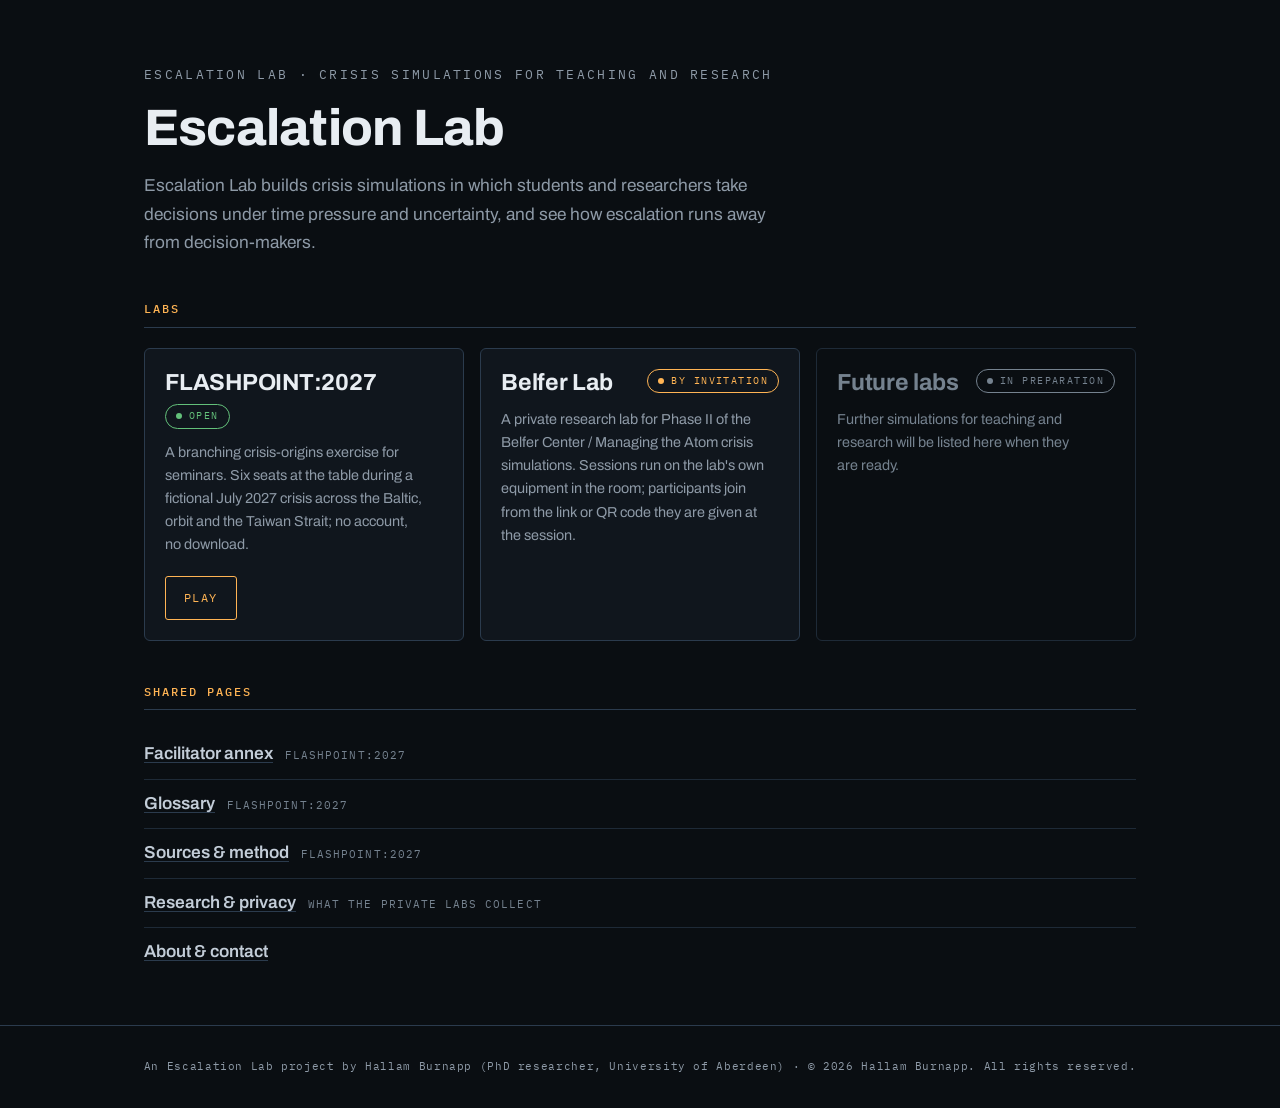
==== index.html @ c4214837 "Hold the site's own source; take the lab off the public site This repository now holds the readable " ====
<!DOCTYPE html>
<html lang="en" data-theme="dark">
<head>
<meta charset="UTF-8">
<meta name="viewport" content="width=device-width, initial-scale=1.0">
<title>Escalation Lab</title>
<meta name="referrer" content="same-origin">
<meta name="description" content="Escalation Lab builds crisis simulations for teaching and research: FLASHPOINT:2027, a public crisis-origins exercise, and private research labs run with partner institutions.">
<meta name="author" content="Hallam Burnapp">
<meta name="copyright" content="© 2026 Hallam Burnapp. All rights reserved.">
<link rel="canonical" href="https://escalationlab.org/">
<meta property="og:type" content="website">
<meta property="og:site_name" content="Escalation Lab">
<meta property="og:title" content="Escalation Lab">
<meta property="og:description" content="Crisis simulations for teaching and research: FLASHPOINT:2027, a public crisis-origins exercise, and private research labs run with partner institutions.">
<meta property="og:url" content="https://escalationlab.org/">
<meta property="og:image" content="https://escalationlab.org/og-image.png">
<meta property="og:image:width" content="1200">
<meta property="og:image:height" content="630">
<meta property="og:image:alt" content="FLASHPOINT:2027, a crisis-origins exercise for strategic studies seminars. An Escalation Lab project by Hallam Burnapp.">
<meta name="twitter:card" content="summary_large_image">
<meta name="twitter:title" content="Escalation Lab">
<meta name="twitter:description" content="Crisis simulations for teaching and research: FLASHPOINT:2027, a public crisis-origins exercise, and private research labs run with partner institutions.">
<meta name="twitter:image" content="https://escalationlab.org/og-image.png">
<meta name="theme-color" content="#0a0e12">
<link rel="icon" type="image/svg+xml" href="/favicon.svg">
<link rel="icon" type="image/png" sizes="32x32" href="/favicon-32.png">
<link rel="apple-touch-icon" href="/apple-touch-icon.png">
<link rel="preconnect" href="https://fonts.googleapis.com">
<link rel="preconnect" href="https://fonts.gstatic.com" crossorigin>
<link href="https://fonts.googleapis.com/css2?family=Archivo:wght@400..800&family=IBM+Plex+Mono:ital,wght@0,400;0,500;0,600;1,400&display=swap" rel="stylesheet">
<link rel="stylesheet" href="/site.css">
</head>
<body class="hubpage">
<script>
// Legacy exercise links (escalationlab.org/?seed=CODE&timer=off) now belong to FLASHPOINT:2027.
(function () {
  try {
    var params = new URLSearchParams(location.search);
    if (params.has("seed") || params.has("timer")) location.replace("/flashpoint/" + location.search);
  } catch (e) {}
})();
</script>

<main class="hub" id="main">
  <p class="kicker">ESCALATION LAB · CRISIS SIMULATIONS FOR TEACHING AND RESEARCH</p>
  <h1 class="hub-title">Escalation Lab</h1>
  <p class="hub-lede">Escalation Lab builds crisis simulations in which students and researchers take decisions under time pressure and uncertainty, and see how escalation runs away from decision-makers.</p>

  <section aria-labelledby="labs-heading">
    <h2 class="section-head" id="labs-heading">LABS</h2>
    <div class="tiles">

      <article class="tile" id="tile-flashpoint">
        <div class="tile-head">
          <h3>FLASHPOINT:2027</h3>
          <span class="status status-open">Open</span>
        </div>
        <p>A branching crisis-origins exercise for seminars. Six seats at the table during a fictional July 2027 crisis across the Baltic, orbit and the Taiwan Strait; no account, no download.</p>
        <p class="tile-foot"><a class="btn" href="/flashpoint/">Play</a></p>
      </article>

      <article class="tile" id="tile-belfer">
        <div class="tile-head">
          <h3>Belfer Lab</h3>
          <span class="status status-invite">By invitation</span>
        </div>
        <p>A private research lab for Phase II of the Belfer Center / Managing the Atom crisis simulations. Sessions run on the lab's own equipment in the room; participants join from the link or QR code they are given at the session.</p>
      </article>

      <article class="tile tile-muted" id="tile-future">
        <div class="tile-head">
          <h3>Future labs</h3>
          <span class="status status-prep">In preparation</span>
        </div>
        <p>Further simulations for teaching and research will be listed here when they are ready.</p>
      </article>

    </div>
  </section>

  <section aria-labelledby="shared-heading">
    <h2 class="section-head" id="shared-heading">SHARED PAGES</h2>
    <ul class="pagelist">
      <li><a href="/flashpoint/instructor.html">Facilitator annex</a> <span class="pagelist-note">FLASHPOINT:2027</span></li>
      <li><a href="/flashpoint/glossary.html">Glossary</a> <span class="pagelist-note">FLASHPOINT:2027</span></li>
      <li><a href="/flashpoint/sources.html">Sources &amp; method</a> <span class="pagelist-note">FLASHPOINT:2027</span></li>
      <li><a href="/research.html">Research &amp; privacy</a> <span class="pagelist-note">What the private labs collect</span></li>
      <li><a href="/about.html">About &amp; contact</a></li>
    </ul>
  </section>
</main>

<footer class="site-footer">
  <div class="credit">An Escalation Lab project by Hallam Burnapp (PhD researcher, University of Aberdeen) · © 2026 Hallam Burnapp. All rights reserved.</div>
</footer>

</body>
</html>
---- site.css ----
/* ============================================================
   Escalation Lab — site.css
   Tokens, typography and layout for the hub and document pages.
   FLASHPOINT:2027 keeps its own styles.css under /flashpoint/;
   the tokens below are copied from it so the pages read as one family.
   ============================================================ */

:root {
  /* palette */
  --bg: #0a0e12;
  --bg-deep: #070a0e;
  --panel: #10161d;
  --panel-2: #131b24;
  --panel-raised: #17212c;
  --line: #1e2a37;
  --line-strong: #2b3b4d;
  --land: #16222e;

  --text: #c3cdd8;
  --text-muted: #8e9aa7;
  --text-faint: #75828f;

  --amber: #ffb454;
  --amber-hi: #ffd28a;
  --amber-dim: #8a6a35;
  --red: #ff4d4d;
  --red-dim: #99323a;
  --green: #63c07a;
  --teal: #5aa8b0;

  /* type scale */
  --text-xs: clamp(0.72rem, 0.68rem + 0.2vw, 0.8rem);
  --text-sm: clamp(0.8rem, 0.76rem + 0.25vw, 0.9rem);
  --text-base: clamp(0.98rem, 0.93rem + 0.25vw, 1.08rem);
  --text-lg: clamp(1.15rem, 1.05rem + 0.6vw, 1.45rem);
  --text-xl: clamp(1.5rem, 1.2rem + 1.4vw, 2.2rem);
  --text-2xl: clamp(2rem, 1.3rem + 2.6vw, 3.2rem);

  /* spacing */
  --space-1: 0.25rem; --space-2: 0.5rem; --space-3: 0.75rem;
  --space-4: 1rem; --space-5: 1.25rem; --space-6: 1.5rem;
  --space-8: 2rem; --space-10: 2.5rem; --space-12: 3rem; --space-16: 4rem;

  --font-body: 'Archivo', 'Helvetica Neue', sans-serif;
  --font-mono: 'IBM Plex Mono', 'SFMono-Regular', monospace;

  --radius-sm: 3px;
  --radius-md: 6px;
  --transition-interactive: 160ms cubic-bezier(0.16, 1, 0.3, 1);

  /* layout */
  --gutter: 16px;
  --heading: #e8edf2;
}

/* ---------- base ---------- */
*, *::before, *::after { box-sizing: border-box; margin: 0; padding: 0; }
html {
  -webkit-font-smoothing: antialiased;
  -moz-osx-font-smoothing: grayscale;
  text-rendering: optimizeLegibility;
}
body {
  min-height: 100dvh;
  display: flex;
  flex-direction: column;
  background: var(--bg);
  color: var(--text);
  font-family: var(--font-body);
  font-size: var(--text-base);
  line-height: 1.65;
  overflow-x: hidden;
}
main { flex: 1 0 auto; width: 100%; }
img, svg { display: block; max-width: 100%; }
button, input { font: inherit; color: inherit; }
button { background: none; border: none; cursor: pointer; }
p { text-wrap: pretty; }
a { color: var(--teal); text-decoration: underline; text-decoration-color: var(--line-strong); text-underline-offset: 3px; }
a:hover { color: var(--amber); }
.mono { font-family: var(--font-mono); font-variant-numeric: tabular-nums lining-nums; }
.sr-only { position: absolute; width: 1px; height: 1px; padding: 0; margin: -1px; overflow: hidden; clip: rect(0, 0, 0, 0); white-space: nowrap; border: 0; }
:focus-visible { outline: 2px solid var(--amber); outline-offset: 3px; border-radius: var(--radius-sm); }
::selection { background: rgba(255, 180, 84, 0.28); }

a, button, input {
  transition: color var(--transition-interactive), background var(--transition-interactive),
    border-color var(--transition-interactive), box-shadow var(--transition-interactive);
}

@media (prefers-reduced-motion: reduce) {
  *, *::before, *::after {
    animation-duration: 0.01ms !important;
    animation-iteration-count: 1 !important;
    transition-duration: 0.01ms !important;
    scroll-behavior: auto !important;
  }
}

/* ---------- shared pieces ---------- */
.kicker {
  font-family: var(--font-mono);
  font-size: var(--text-xs);
  letter-spacing: 0.18em;
  color: var(--text-muted);
  margin-bottom: var(--space-4);
  overflow-wrap: anywhere;
}
.section-head {
  font-family: var(--font-mono);
  font-size: 0.78rem;
  font-weight: 500;
  letter-spacing: 0.16em;
  color: var(--amber);
  border-bottom: 1px solid var(--line-strong);
  padding-bottom: 8px;
  margin: var(--space-10) 0 var(--space-5);
}

/* status pill */
.status {
  display: inline-flex;
  align-items: center;
  gap: 7px;
  font-family: var(--font-mono);
  font-size: 0.64rem;
  letter-spacing: 0.14em;
  text-transform: uppercase;
  line-height: 1;
  padding: 6px 10px;
  border: 1px solid currentColor;
  border-radius: 999px;
  white-space: nowrap;
}
.status::before { content: ""; width: 6px; height: 6px; border-radius: 50%; background: currentColor; }
.status-open { color: var(--green); }
.status-invite { color: var(--amber); }
.status-prep { color: var(--text-faint); }

/* buttons and button-links */
.btn {
  display: inline-flex;
  align-items: center;
  justify-content: center;
  gap: 8px;
  min-height: 44px;
  padding: 10px 18px;
  font-family: var(--font-mono);
  font-size: 0.78rem;
  letter-spacing: 0.12em;
  text-transform: uppercase;
  color: var(--amber);
  background: transparent;
  border: 1px solid var(--amber);
  border-radius: var(--radius-sm);
  text-decoration: none;
  cursor: pointer;
}
.btn:hover { background: var(--amber); color: var(--bg-deep); }
.btn:active { transform: translateY(1px); }

/* ---------- hub ---------- */
.hub {
  max-width: 1040px;
  width: 100%;
  margin: 0 auto;
  padding: clamp(var(--space-8), 8vh, var(--space-16)) var(--gutter) var(--space-12);
}
.hub-title {
  font-size: var(--text-2xl);
  font-weight: 750;
  letter-spacing: -0.015em;
  line-height: 1.08;
  color: var(--heading);
  text-wrap: balance;
  margin-bottom: var(--space-4);
}
.hub-lede { color: var(--text-muted); max-width: 64ch; }

.tiles {
  display: grid;
  grid-template-columns: repeat(auto-fit, minmax(min(100%, 280px), 1fr));
  gap: var(--space-4);
}
.tile {
  display: flex;
  flex-direction: column;
  gap: var(--space-3);
  min-width: 0;
  padding: var(--space-5);
  background: var(--panel);
  border: 1px solid var(--line-strong);
  border-radius: var(--radius-md);
}
.tile-head {
  display: flex;
  align-items: flex-start;
  justify-content: space-between;
  flex-wrap: wrap;
  gap: var(--space-2) var(--space-3);
}
.tile h3 { font-size: var(--text-lg); font-weight: 700; letter-spacing: -0.01em; line-height: 1.2; color: var(--heading); }
.tile p { color: var(--text-muted); font-size: var(--text-sm); line-height: 1.6; }
.tile-foot { margin-top: auto; padding-top: var(--space-2); }
.tile-muted { background: transparent; border-color: var(--line); }
.tile-muted h3, .tile-muted p { color: var(--text-faint); }

/* access-code form */
.code-form { display: grid; gap: 8px; margin-top: auto; padding-top: var(--space-2); }
.code-form label { font-family: var(--font-mono); font-size: 0.66rem; letter-spacing: 0.14em; color: var(--text-muted); }
.code-row { display: flex; flex-wrap: wrap; gap: 8px; }
.code-row input {
  flex: 1 1 150px;
  min-width: 0;
  min-height: 44px;
  padding: 10px 12px;
  font-family: var(--font-mono);
  font-size: 0.9rem;
  letter-spacing: 0.06em;
  color: var(--text);
  background: var(--bg-deep);
  border: 1px solid var(--line-strong);
  border-radius: var(--radius-sm);
}
.code-row input::placeholder { color: var(--text-faint); letter-spacing: 0; }
.code-row input:focus { border-color: var(--amber); }
.code-note { font-size: 0.78rem; color: var(--text-faint); line-height: 1.5; }

/* shared pages list */
.pagelist { list-style: none; display: grid; }
.pagelist li {
  display: flex;
  flex-wrap: wrap;
  align-items: baseline;
  gap: 4px 12px;
  padding: 10px 0;
  border-bottom: 1px solid var(--line);
}
.pagelist li:last-child { border-bottom: 0; }
.pagelist a { font-weight: 600; color: var(--text); }
.pagelist a:hover { color: var(--amber); }
.pagelist-note { font-family: var(--font-mono); font-size: 0.66rem; letter-spacing: 0.1em; text-transform: uppercase; color: var(--text-faint); }

/* footer */
.site-footer {
  border-top: 1px solid var(--line-strong);
  padding: var(--space-8) var(--gutter);
  display: grid;
  gap: 10px;
  justify-items: center;
  text-align: center;
}
.footer-links { display: flex; gap: 12px; flex-wrap: wrap; justify-content: center; }
.footer-links a { color: var(--amber); text-decoration: none; font-family: var(--font-mono); font-size: 0.72rem; letter-spacing: 0.1em; }
.footer-links a:hover { text-decoration: underline; }
.footer-links span { color: var(--text-muted); }
.credit {
  font-family: var(--font-mono);
  font-size: 0.66rem;
  letter-spacing: 0.06em;
  line-height: 1.7;
  color: var(--text-muted);
  text-align: center;
}
.credit a { color: var(--text); }
.credit a:hover { color: var(--amber); }

/* ---------- document pages ---------- */
.doc {
  max-width: 820px;
  width: 100%;
  margin: 0 auto;
  padding: var(--space-10) var(--gutter) var(--space-16);
}
.doc .backlink {
  display: inline-block;
  font-family: var(--font-mono);
  font-size: 0.72rem;
  letter-spacing: 0.1em;
  color: var(--amber);
  text-decoration: none;
  margin-bottom: var(--space-8);
}
.doc .backlink:hover { text-decoration: underline; }
.doc h1 { font-size: var(--text-2xl); font-weight: 800; letter-spacing: -0.01em; line-height: 1.1; color: var(--heading); text-wrap: balance; margin-bottom: var(--space-6); }
.doc h2 { font-family: var(--font-mono); font-size: 0.82rem; font-weight: 500; letter-spacing: 0.14em; color: var(--amber); margin: var(--space-10) 0 var(--space-4); border-bottom: 1px solid var(--line-strong); padding-bottom: 8px; }
.doc h3 { font-size: var(--text-base); font-weight: 700; margin: var(--space-6) 0 var(--space-2); color: var(--text); }
.doc p, .doc li { font-size: var(--text-base); line-height: 1.7; color: var(--text-muted); }
.doc p { margin-bottom: var(--space-4); }
.doc ul, .doc ol { padding-left: 1.3rem; margin-bottom: var(--space-4); display: grid; gap: 8px; }
.doc strong { color: var(--text); }
.doc code { font-family: var(--font-mono); font-size: 0.88em; color: var(--text); overflow-wrap: anywhere; }
.doc .lede { color: var(--text); }
.doc .callout { border: 1px solid var(--line-strong); border-left: 3px solid var(--amber); background: var(--panel); padding: var(--space-4) var(--space-5); margin: var(--space-6) 0; }
.doc .callout p:last-child { margin-bottom: 0; }
.doc .cite { border: 1px solid var(--line); background: var(--panel); padding: var(--space-4) var(--space-5); margin-bottom: var(--space-3); }
.doc .cite-tag { font-family: var(--font-mono); font-size: 0.62rem; letter-spacing: 0.12em; color: var(--teal); display: block; margin-bottom: 4px; }
.doc .cite p { margin: 0; font-size: var(--text-sm); overflow-wrap: anywhere; }
.doc .contact { overflow-wrap: anywhere; }
.doc .credit { margin-top: var(--space-10); padding-top: var(--space-6); border-top: 1px solid var(--line-strong); }

@media (min-width: 640px) {
  :root { --gutter: 1.5rem; }
}

/* ---------- print: white paper ---------- */
@media print {
  :root {
    --bg: #fff; --bg-deep: #fff; --panel: #fff; --panel-2: #fff; --panel-raised: #fff;
    --text: #111; --text-muted: #333; --text-faint: #555; --heading: #111;
    --line: #bbb; --line-strong: #999;
    --amber: #7a4a00; --amber-dim: #7a4a00; --teal: #0b5560; --red: #a00; --green: #1b6e2e;
  }
  html, body { background: #fff !important; color: #111 !important; }
  body { display: block !important; overflow: visible !important; }
  *, *::before, *::after { box-shadow: none !important; text-shadow: none !important; animation: none !important; }
  .backlink, .code-form, .btn, .footer-links { display: none !important; }
  a { color: inherit !important; }
  .doc a[href^="http"]::after { content: " <" attr(href) ">"; font-size: 0.8em; color: #555; overflow-wrap: anywhere; }
  .doc .credit a::after { content: none; }
  h1, h2, h3 { color: #111 !important; }
  .tile, .callout, .cite, li { break-inside: avoid; }
  .tile { border: 1px solid #999; }
  .site-footer { border-top: 1px solid #999; padding: 12px 0; }
}
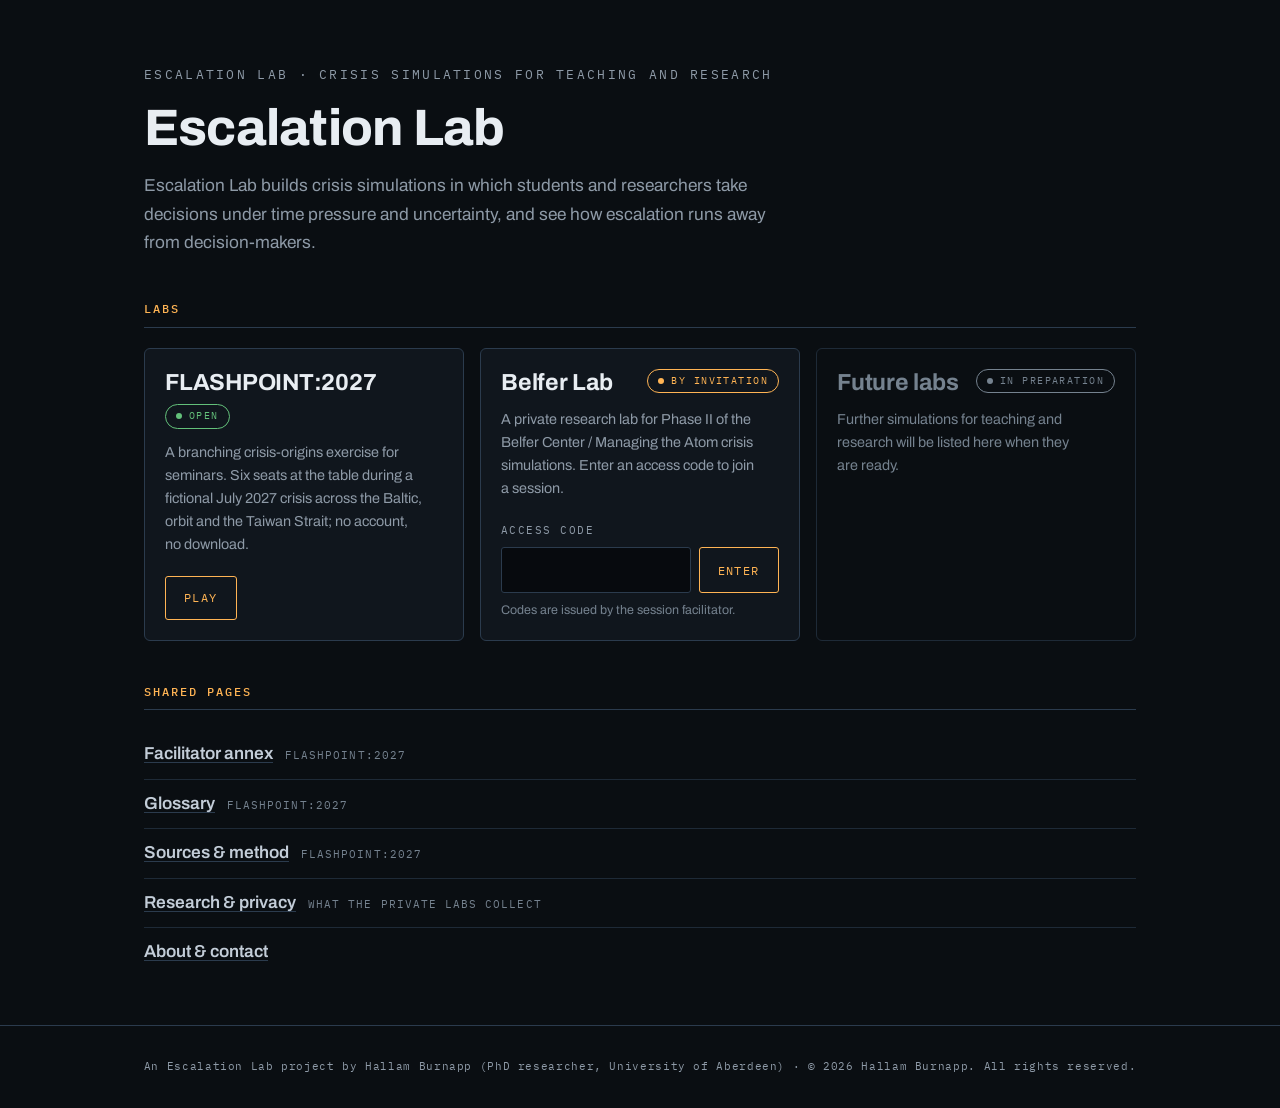
==== commit 7ffafb52: "Integrate the Belfer Lab into escalationlab.org - /lab/: the lab's pages, built from the private bel" ====
--- a/index.html
+++ b/index.html
@@ -65,7 +65,15 @@
           <h3>Belfer Lab</h3>
           <span class="status status-invite">By invitation</span>
         </div>
-        <p>A private research lab for Phase II of the Belfer Center / Managing the Atom crisis simulations. Sessions run on the lab's own equipment in the room; participants join from the link or QR code they are given at the session.</p>
+        <p>A private research lab for Phase II of the Belfer Center / Managing the Atom crisis simulations. Enter an access code to join a session.</p>
+        <form class="code-form" id="labCodeForm" action="/lab/" method="get" autocomplete="off">
+          <label for="labCode">ACCESS CODE</label>
+          <div class="code-row">
+            <input id="labCode" type="text" inputmode="text" autocapitalize="characters" autocorrect="off" spellcheck="false" maxlength="40" aria-describedby="labCodeNote" required>
+            <button class="btn" type="submit">Enter</button>
+          </div>
+          <span class="code-note" id="labCodeNote">Codes are issued by the session facilitator.</span>
+        </form>
       </article>
 
       <article class="tile tile-muted" id="tile-future">
@@ -95,5 +103,19 @@
   <div class="credit">An Escalation Lab project by Hallam Burnapp (PhD researcher, University of Aberdeen) · © 2026 Hallam Burnapp. All rights reserved.</div>
 </footer>
 
+<script>
+// The access-code box only ever goes to /lab/#code=…: a fragment is never sent to any server. The form's own action (/lab/, no query) is the no-JS fallback.
+(function () {
+  var form = document.getElementById("labCodeForm");
+  var input = document.getElementById("labCode");
+  if (!form || !input) return;
+  form.addEventListener("submit", function (event) {
+    event.preventDefault();
+    var code = input.value.trim();
+    if (!code) { input.focus(); return; }
+    location.assign("/lab/#code=" + encodeURIComponent(code));
+  });
+})();
+</script>
 </body>
 </html>
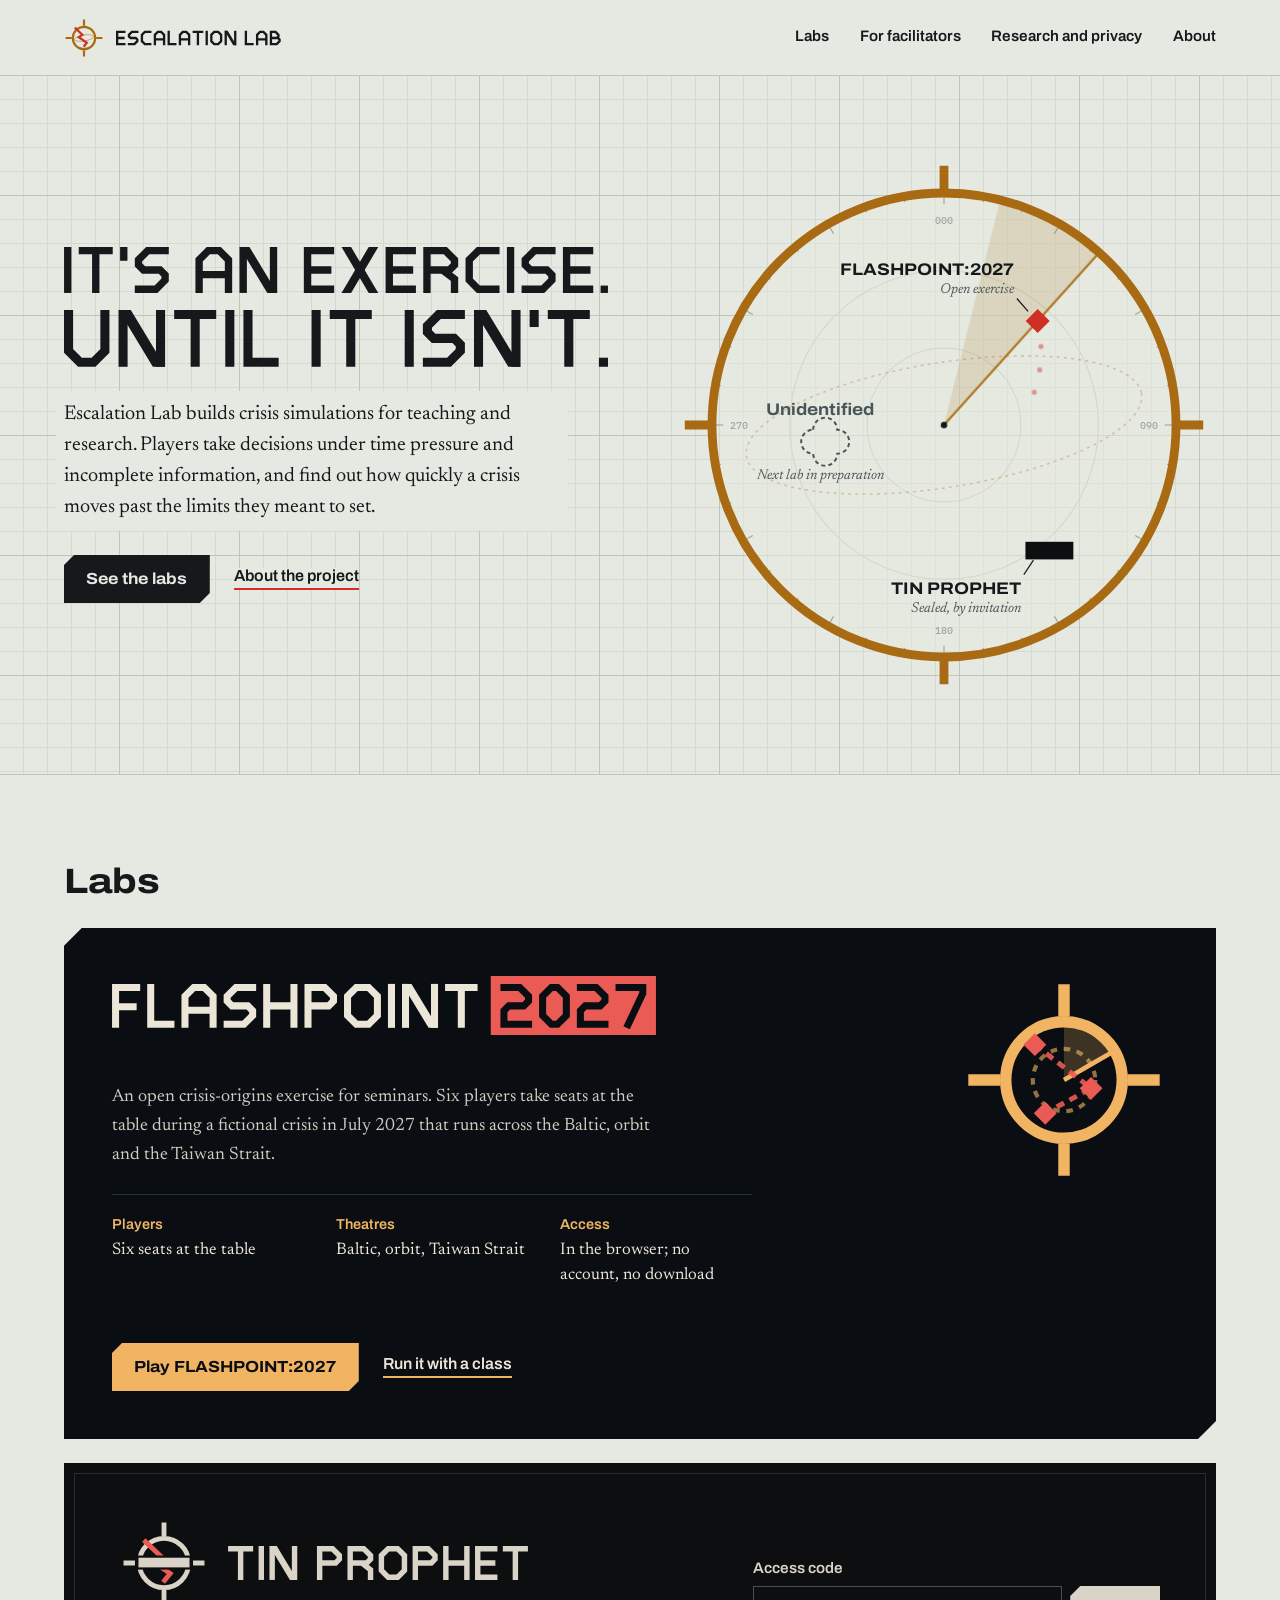
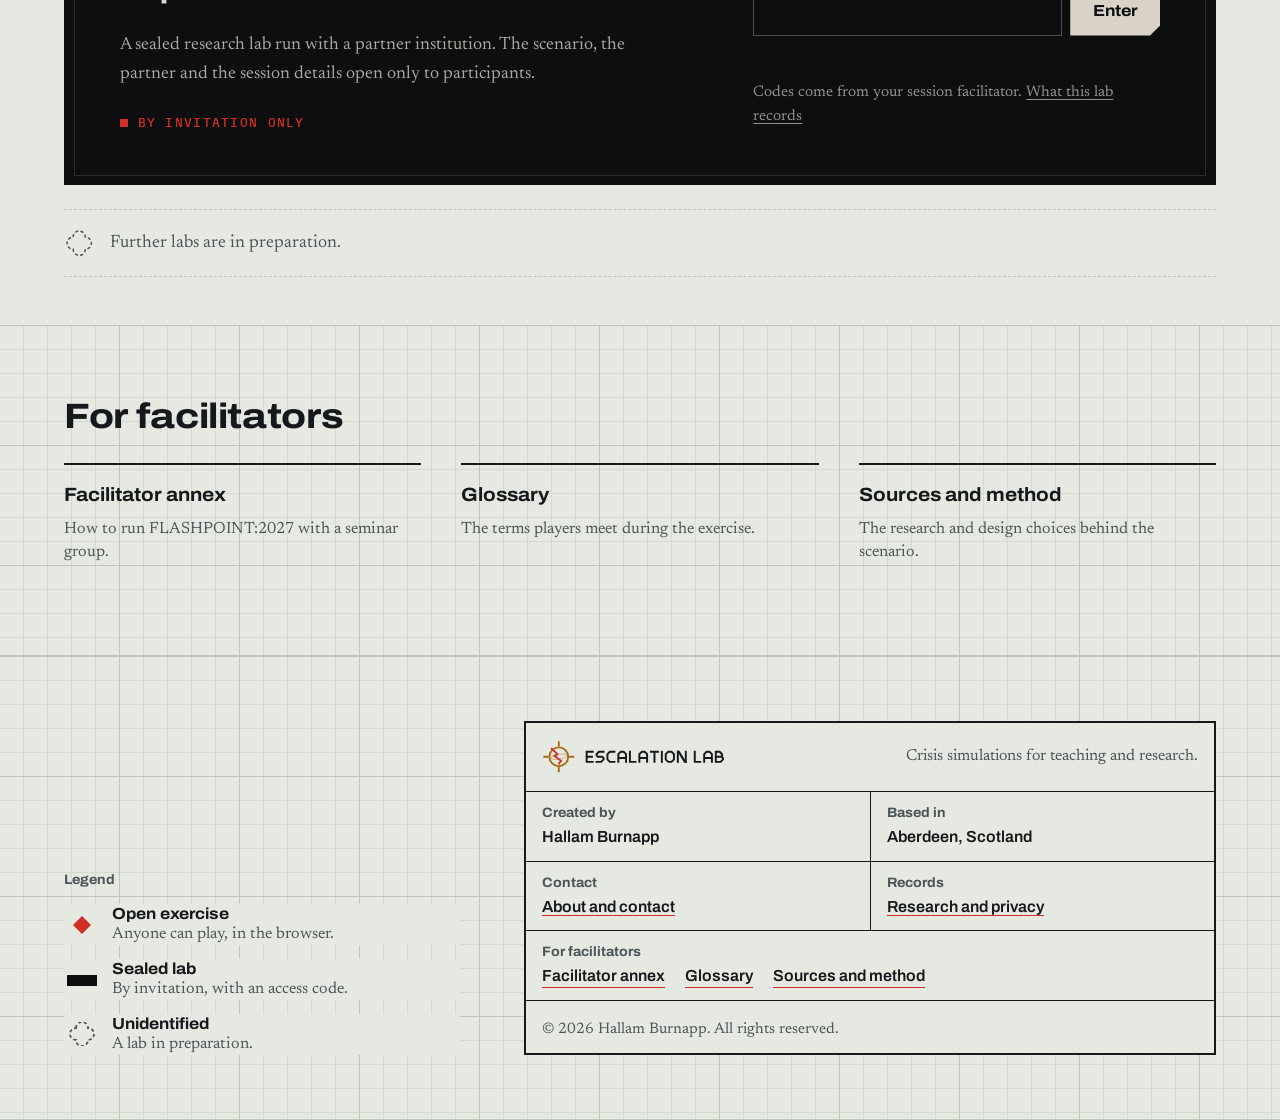
==== commit a9fc3b26: "Escalation Lab rebrand: new front page, TIN PROPHET, icons, share cards, inner pages Implements the " ====
--- a/index.html
+++ b/index.html
@@ -1,119 +1,487 @@
-<!DOCTYPE html>
-<html lang="en" data-theme="dark">
+<!doctype html>
+<html lang="en-GB">
 <head>
-<meta charset="UTF-8">
-<meta name="viewport" content="width=device-width, initial-scale=1.0">
-<title>Escalation Lab</title>
-<meta name="referrer" content="same-origin">
-<meta name="description" content="Escalation Lab builds crisis simulations for teaching and research: FLASHPOINT:2027, a public crisis-origins exercise, and private research labs run with partner institutions.">
+<meta charset="utf-8">
+<meta name="viewport" content="width=device-width, initial-scale=1">
+<title>Escalation Lab — crisis simulations for teaching and research</title>
+<meta name="description" content="Escalation Lab builds crisis simulations for teaching and research: open exercises such as FLASHPOINT:2027, and sealed research labs run with partner institutions.">
 <meta name="author" content="Hallam Burnapp">
 <meta name="copyright" content="© 2026 Hallam Burnapp. All rights reserved.">
+<meta name="referrer" content="same-origin">
 <link rel="canonical" href="https://escalationlab.org/">
+<meta name="theme-color" content="#E6E9E1">
+<link rel="icon" href="/favicon.ico" sizes="32x32">
+<link rel="icon" href="/favicon.svg" type="image/svg+xml">
+<link rel="apple-touch-icon" href="/apple-touch-icon.png">
+<link rel="manifest" href="/site.webmanifest">
 <meta property="og:type" content="website">
 <meta property="og:site_name" content="Escalation Lab">
 <meta property="og:title" content="Escalation Lab">
-<meta property="og:description" content="Crisis simulations for teaching and research: FLASHPOINT:2027, a public crisis-origins exercise, and private research labs run with partner institutions.">
+<meta property="og:description" content="Crisis simulations for teaching and research: open exercises such as FLASHPOINT:2027, and sealed research labs run with partner institutions.">
 <meta property="og:url" content="https://escalationlab.org/">
 <meta property="og:image" content="https://escalationlab.org/og-image.png">
 <meta property="og:image:width" content="1200">
 <meta property="og:image:height" content="630">
-<meta property="og:image:alt" content="FLASHPOINT:2027, a crisis-origins exercise for strategic studies seminars. An Escalation Lab project by Hallam Burnapp.">
+<meta property="og:image:alt" content="Escalation Lab: crisis simulations for teaching and research, by Hallam Burnapp.">
 <meta name="twitter:card" content="summary_large_image">
+<meta name="twitter:image" content="https://escalationlab.org/og-image.png">
 <meta name="twitter:title" content="Escalation Lab">
-<meta name="twitter:description" content="Crisis simulations for teaching and research: FLASHPOINT:2027, a public crisis-origins exercise, and private research labs run with partner institutions.">
-<meta name="twitter:image" content="https://escalationlab.org/og-image.png">
-<meta name="theme-color" content="#0a0e12">
-<link rel="icon" type="image/svg+xml" href="/favicon.svg">
-<link rel="icon" type="image/png" sizes="32x32" href="/favicon-32.png">
-<link rel="apple-touch-icon" href="/apple-touch-icon.png">
+<meta name="twitter:description" content="Crisis simulations for teaching and research: open exercises such as FLASHPOINT:2027, and sealed research labs run with partner institutions.">
 <link rel="preconnect" href="https://fonts.googleapis.com">
 <link rel="preconnect" href="https://fonts.gstatic.com" crossorigin>
-<link href="https://fonts.googleapis.com/css2?family=Archivo:wght@400..800&family=IBM+Plex+Mono:ital,wght@0,400;0,500;0,600;1,400&display=swap" rel="stylesheet">
+<link href="https://fonts.googleapis.com/css2?family=Archivo:wdth,wght@62..125,500..800&family=IBM+Plex+Mono:wght@400;500&family=Newsreader:ital,opsz,wght@0,6..72,400..600;1,6..72,400&display=swap" rel="stylesheet">
 <link rel="stylesheet" href="/site.css">
+<style>
+* { box-sizing: border-box; }
+html { -webkit-text-size-adjust: 100%; }
+body { margin: 0; background: var(--sheet); color: var(--ink); font: 400 1.125rem/1.6 var(--text); }
+a { color: inherit; text-underline-offset: .2em; text-decoration-thickness: 1px; }
+:focus-visible { outline: 2px solid var(--red); outline-offset: 3px; }
+.sr { position: absolute; width: 1px; height: 1px; overflow: hidden; clip: rect(0 0 0 0); white-space: nowrap; }
+.wrap { max-width: 78rem; margin: 0 auto; padding: 0 var(--gutter); }
+
+/* exercise traffic marker — every message in a drill is prefixed like this */
+
+.site-head .wrap { display: flex; align-items: center; justify-content: space-between; gap: 1rem 2rem; flex-wrap: wrap; padding-block: 1.1rem; }
+.lockup { height: 2.5rem; width: auto; display: block; }
+.site-nav ul { list-style: none; margin: 0; padding: 0; display: flex; gap: clamp(1rem, 2.4vw, 2rem); flex-wrap: wrap; }
+.site-nav a { font: 600 .95rem/1 var(--display); text-decoration: none; }
+.site-nav a:hover { color: var(--red); }
+
+/* the plotting sheet */
+.table {
+  background-color: var(--sheet);
+  background-image:
+    linear-gradient(var(--grid-major) 1px, transparent 1px),
+    linear-gradient(90deg, var(--grid-major) 1px, transparent 1px),
+    linear-gradient(var(--grid) 1px, transparent 1px),
+    linear-gradient(90deg, var(--grid) 1px, transparent 1px);
+  background-size: 120px 120px, 120px 120px, 24px 24px, 24px 24px;
+  background-position: -1px -1px;
+  border-block: 1px solid var(--grid-major);
+}
+.hero .wrap { display: grid; grid-template-columns: minmax(0, 6fr) minmax(0, 6fr); gap: clamp(2rem, 5vw, 4rem); align-items: center; padding-block: clamp(2.5rem, 6vw, 5rem); }
+.hero h1 { margin: 0; }
+.h1-line { display: block; width: 100%; height: auto; color: var(--ink); }
+.h1-line + .h1-line { margin-top: 3.2%; }
+.lede { max-width: 31rem; margin: 2rem 0 0; font-size: 1.25rem; line-height: 1.55; background: var(--sheet); box-shadow: 0 0 0 .5rem var(--sheet); }
+.actions { display: flex; flex-wrap: wrap; gap: .75rem 1.5rem; align-items: center; margin-top: 2rem; }
+.btn { display: inline-flex; align-items: center; min-height: 3rem; padding: 0 1.4rem; background: var(--ink); color: var(--sheet); font: 700 1rem/1 var(--display); font-stretch: 110%; text-decoration: none; border: 0; cursor: pointer;
+  clip-path: polygon(10px 0, 100% 0, 100% calc(100% - 10px), calc(100% - 10px) 100%, 0 100%, 0 10px); }
+.btn:hover { background: var(--red); }
+.link-quiet { font: 600 1rem/1 var(--display); text-decoration: none; border-bottom: 2px solid var(--red); padding-bottom: .2rem; background: var(--sheet); }
+
+.scope { width: 100%; height: auto; display: block; overflow: visible; }
+.scope .range { fill: none; stroke: var(--grid-major); stroke-width: 1.5; }
+.scope .brg { stroke: var(--ink-2); stroke-width: 1.5; }
+.scope .brg-label { font: 500 13px var(--data); fill: var(--ink-2); }
+.scope .orbit { fill: none; stroke: var(--amber); stroke-width: 2; stroke-dasharray: 2 7; stroke-linecap: round; opacity: .7; }
+.scope .ring { fill: rgba(230, 233, 225, .55); stroke: var(--amber); stroke-width: 11; }
+.scope .cardinal { stroke: var(--amber); stroke-width: 11; fill: none; }
+.scope .sweep { transform-box: view-box; transform-origin: 330px 330px; transform: rotate(42deg); }
+.scope .sweep-wedge { fill: var(--amber); opacity: .16; }
+.scope .sweep-line { stroke: var(--amber); stroke-width: 2.5; }
+.scope .own { fill: var(--ink); }
+.scope .track { fill: var(--red); opacity: .45; }
+.scope .dia { fill: var(--red); }
+.scope .seal { fill: var(--sealed); }
+.scope .unk { fill: none; stroke: var(--ink-2); stroke-width: 2.5; stroke-dasharray: 5 4; }
+.scope .leader { stroke: var(--ink); stroke-width: 1.5; }
+.scope .c-name { font: 700 21px var(--display); font-stretch: 112%; fill: var(--ink); }
+.scope .c-name.dim { fill: var(--ink-2); }
+.scope .c-note { font: italic 400 18px var(--text); fill: var(--ink-2); }
+.scope a { cursor: pointer; }
+.scope a:hover .c-name { fill: var(--red); }
+.scope a:focus-visible { outline: none; }
+.scope a:focus-visible .c-name { fill: var(--red); text-decoration: underline; }
+@media (prefers-reduced-motion: no-preference) {
+  .scope .sweep { animation: sweep 3.4s linear .3s both; }
+  .scope .c2 { animation: paint .35s ease-out 1.2s both; }
+  .scope .c3 { animation: paint .35s ease-out 2.35s both; }
+  .scope .c1 { animation: paint .35s ease-out 3.6s both; }
+}
+@keyframes sweep { from { transform: rotate(-318deg); } to { transform: rotate(42deg); } }
+@keyframes paint { from { opacity: 0; } to { opacity: 1; } }
+
+/* labs */
+.labs { padding-block: clamp(3rem, 7vw, 5.5rem) clamp(2rem, 4vw, 3rem); }
+h2 { font: 750 clamp(1.6rem, 2.8vw, 2.2rem)/1.05 var(--display); font-stretch: 115%; margin: 0 0 1.75rem; letter-spacing: -.01em; }
+h3 { margin: 0; }
+
+.screen { background: var(--screen); color: var(--paper); padding: clamp(1.5rem, 4vw, 3rem); display: grid; grid-template-columns: minmax(0, 1fr) clamp(8rem, 18vw, 13rem); gap: 1.5rem clamp(1.5rem, 4vw, 3.5rem); align-items: start;
+  clip-path: polygon(18px 0, 100% 0, 100% calc(100% - 18px), calc(100% - 18px) 100%, 0 100%, 0 18px); }
+.series { display: block; width: min(100%, 34rem); height: auto; }
+.fp-mark { width: 100%; height: auto; grid-column: 2; grid-row: 1 / span 3; }
+.screen p { max-width: 34rem; margin: 1.5rem 0 0; color: color-mix(in srgb, var(--paper) 88%, var(--screen)); }
+.facts { display: grid; grid-template-columns: repeat(auto-fit, minmax(10rem, 1fr)); gap: 1rem 2rem; margin: 0; padding: 1.25rem 0 0; border-top: 1px solid var(--screen-rule); max-width: 40rem; }
+.facts dt { font: 600 .9rem/1.3 var(--display); color: var(--screen-amber); }
+.facts dd { margin: .3rem 0 0; font-size: 1.05rem; line-height: 1.45; }
+.screen .btn { background: var(--screen-amber); color: var(--screen); }
+.screen .btn:hover { background: #F6C682; }
+.screen .link-quiet { background: none; border-color: var(--screen-amber); color: var(--paper); }
+.screen :focus-visible { outline-color: var(--screen-amber); }
+
+.sealed { margin-top: 1.5rem; background: var(--sealed); color: var(--bone); padding: clamp(1.75rem, 5vw, 3.5rem); display: grid; grid-template-columns: minmax(0, 7fr) minmax(16rem, 5fr); gap: 2rem clamp(2rem, 5vw, 4rem); align-items: end; position: relative; }
+.sealed::before { content: ""; position: absolute; inset: .6rem; border: 1px solid var(--sealed-rule); pointer-events: none; }
+.seal-head { display: flex; align-items: center; gap: 1.25rem; }
+.seal-mark { width: clamp(4rem, 8vw, 5.5rem); height: auto; flex: none; }
+.seal-name { display: block; width: min(100%, 26rem); height: auto; color: var(--bone); }
+.sealed p { max-width: 32rem; margin: 1.5rem 0 0; color: color-mix(in srgb, var(--bone) 78%, var(--sealed)); }
+.sealed .status-line { font: 500 .8rem/1 var(--data); letter-spacing: .1em; color: var(--red); margin-top: 1.75rem; display: flex; align-items: center; gap: .6rem; }
+.sealed .status-line::before { content: ""; width: .5rem; height: .5rem; background: var(--red); }
+.access { position: relative; }
+.access label { display: block; font: 600 .95rem/1 var(--display); margin-bottom: .6rem; color: var(--bone); }
+.access .row { display: flex; gap: .5rem; }
+.access input { flex: 1; min-width: 0; min-height: 3.1rem; padding: 0 1rem; background: transparent; color: var(--bone); border: 1px solid #4A4E50; font: 500 1.1rem var(--data); letter-spacing: .2em; text-transform: uppercase; }
+.access input:focus-visible { outline: 2px solid var(--bone); outline-offset: 0; }
+.access .btn { background: var(--bone); color: var(--sealed); }
+.access .btn:hover { background: #fff; }
+.access .btn:focus-visible { outline-color: var(--bone); }
+.access .status { margin: .75rem 0 0; min-height: 1.4em; font-size: .95rem; color: #F07A72; }
+.access .help { margin: .75rem 0 0; font-size: .95rem; color: #8E9294; }
+
+.next { display: flex; align-items: center; gap: 1rem; margin-top: 1.5rem; padding: 1.1rem 0; border-top: 1px dashed var(--grid-major); border-bottom: 1px dashed var(--grid-major); color: var(--ink-2); }
+.next svg { width: 1.9rem; height: 1.9rem; flex: none; }
+.next p { margin: 0; }
+
+.facilitators { padding-block: clamp(2.5rem, 6vw, 4.5rem); }
+.resources { list-style: none; margin: 0; padding: 0; display: grid; grid-template-columns: repeat(auto-fit, minmax(15rem, 1fr)); gap: 0 2.5rem; }
+.resources li { border-top: 2px solid var(--ink); padding: 1.1rem 0; }
+.resources a { font: 700 1.2rem/1.2 var(--display); font-stretch: 108%; text-decoration: none; }
+.resources a:hover { color: var(--red); }
+.resources p { margin: .4rem 0 0; color: var(--ink-2); font-size: 1.02rem; line-height: 1.45; }
+
+.site-foot { padding-block: clamp(2.5rem, 6vw, 4rem); border-top: 1px solid var(--grid-major); }
+.foot-grid { display: grid; grid-template-columns: minmax(0, 4fr) minmax(0, 7fr); gap: 2.5rem clamp(2rem, 5vw, 4rem); align-items: end; }
+.legend h2, .tb-label { font: 700 .85rem/1.2 var(--display); font-stretch: 105%; color: var(--ink-2); margin: 0; letter-spacing: 0; }
+.legend ul { list-style: none; margin: 1rem 0 0; padding: 0; display: grid; gap: .85rem; }
+.legend li { display: grid; grid-template-columns: 2.25rem 1fr; gap: .75rem; align-items: center; font-size: 1.02rem; line-height: 1.35; background: var(--sheet); }
+.legend svg { width: 2.25rem; height: 1.5rem; }
+.legend b { font: 700 1rem/1.2 var(--display); font-stretch: 108%; display: block; }
+.legend span { color: var(--ink-2); }
+/* drawing title block, bottom-right of the sheet */
+.titleblock { background: var(--sheet); border: 2px solid var(--ink); display: grid; grid-template-columns: repeat(2, minmax(0, 1fr)); }
+.titleblock > div { padding: .8rem 1rem; border-top: 1px solid var(--ink); border-left: 1px solid var(--ink); }
+.titleblock .tb-title { grid-column: 1 / -1; border-top: 0; border-left: 0; display: flex; align-items: center; justify-content: space-between; gap: 1rem 2rem; flex-wrap: wrap; padding: 1.1rem 1rem; }
+.titleblock .tb-title .lockup { height: 2.1rem; }
+.titleblock .tb-title p { margin: 0; color: var(--ink-2); font-size: 1rem; }
+.titleblock .tb-cell { border-left: 0; }
+.titleblock .tb-r { border-left: 1px solid var(--ink); }
+.titleblock .tb-wide { grid-column: 1 / -1; border-left: 0; }
+.tb-value { margin: .3rem 0 0; font: 600 1rem/1.35 var(--display); }
+.tb-value a { text-decoration: none; border-bottom: 1px solid var(--red); }
+.tb-value a:hover { color: var(--red); }
+.tb-links { display: flex; flex-wrap: wrap; gap: .4rem 1.25rem; }
+.tb-rights { font: 400 .95rem/1.4 var(--text); color: var(--ink-2); margin: .3rem 0 0; }
+@media (max-width: 56rem) { .foot-grid { grid-template-columns: 1fr; } }
+@media (max-width: 30rem) { .titleblock { grid-template-columns: 1fr; } .titleblock .tb-r { border-left: 0; } }
+
+@media (max-width: 56rem) {
+  .hero .wrap { grid-template-columns: 1fr; }
+  .scope { max-width: 36rem; margin: 0 auto; }
+  .sealed { grid-template-columns: 1fr; align-items: start; }
+}
+@media (max-width: 40rem) {
+  .screen { grid-template-columns: 1fr; }
+  .fp-mark { grid-column: 1; grid-row: auto; width: 6rem; order: -1; }
+  .scope .c-name { font-size: 26px; }
+  .scope .c-note { font-size: 22px; }
+}
+@media (max-width: 30rem) {
+  .lockup { height: 2rem; }
+  .access .row { flex-direction: column; }
+}
+</style>
+<script>
+// Legacy exercise links (escalationlab.org/?seed=CODE&timer=off) belong to FLASHPOINT:2027.
+(function () { try { var q = new URLSearchParams(location.search); if (q.has("seed") || q.has("timer")) location.replace("/flashpoint/" + location.search); } catch (e) {} })();
+</script>
+<script src="/lab/config.js" defer></script>
+<script src="/enter-lab.js" defer></script>
 </head>
-<body class="hubpage">
-<script>
-// Legacy exercise links (escalationlab.org/?seed=CODE&timer=off) now belong to FLASHPOINT:2027.
-(function () {
-  try {
-    var params = new URLSearchParams(location.search);
-    if (params.has("seed") || params.has("timer")) location.replace("/flashpoint/" + location.search);
-  } catch (e) {}
-})();
-</script>
-
-<main class="hub" id="main">
-  <p class="kicker">ESCALATION LAB · CRISIS SIMULATIONS FOR TEACHING AND RESEARCH</p>
-  <h1 class="hub-title">Escalation Lab</h1>
-  <p class="hub-lede">Escalation Lab builds crisis simulations in which students and researchers take decisions under time pressure and uncertainty, and see how escalation runs away from decision-makers.</p>
-
-  <section aria-labelledby="labs-heading">
-    <h2 class="section-head" id="labs-heading">LABS</h2>
-    <div class="tiles">
-
-      <article class="tile" id="tile-flashpoint">
-        <div class="tile-head">
-          <h3>FLASHPOINT:2027</h3>
-          <span class="status status-open">Open</span>
+<body>
+<header class="site-head">
+  <div class="wrap">
+    <a href="/" aria-label="Escalation Lab home"><svg class="lockup" viewBox="0 0 545.8 100" role="img" aria-label="Escalation Lab"><circle cx="50" cy="50" r="28" fill="none" stroke="#A86A12" stroke-width="5.5"/>
+<path d="M50,4 V19.5 M96,50 H80.5 M50,96 V80.5 M4,50 H19.5" stroke="#A86A12" stroke-width="5.5" fill="none"/>
+<ellipse cx="50" cy="50" rx="24" ry="7.5" transform="rotate(-9 50 50)" fill="none" stroke="#A86A12" stroke-width="2.2" opacity="0.55"/>
+<path d="M27,24 L46,42 L37,48 L57,62 L49,72" fill="none" stroke="#CF2F25" stroke-width="5.5" stroke-linejoin="miter" stroke-miterlimit="10" stroke-linecap="butt"/><g color="#15191B" transform="translate(130,32) scale(0.36)"><path transform="translate(0.00,0)" d="M66,8.0 H8.0 V92.0 H66 M8.0,50 H60" fill="none" stroke="currentColor" stroke-width="16" stroke-linejoin="miter" stroke-miterlimit="4"/>
+<path transform="translate(82.00,0)" d="M74,8.0 H28.0 L8.0,28.0 V39 L19.0,50 H55.0 L66.0,61 V72.0 L46.0,92.0 H0" fill="none" stroke="currentColor" stroke-width="16" stroke-linejoin="miter" stroke-miterlimit="4"/>
+<path transform="translate(172.00,0)" d="M74,8.0 H28.0 L8.0,28.0 V72.0 L28.0,92.0 H74" fill="none" stroke="currentColor" stroke-width="16" stroke-linejoin="miter" stroke-miterlimit="4"/>
+<path transform="translate(262.00,0)" d="M8.0,100 V28.0 L28.0,8.0 H52.0 L72.0,28.0 V100 M8.0,60 H72.0" fill="none" stroke="currentColor" stroke-width="16" stroke-linejoin="miter" stroke-miterlimit="4"/>
+<path transform="translate(358.00,0)" d="M8.0,0 V92.0 H62" fill="none" stroke="currentColor" stroke-width="16" stroke-linejoin="miter" stroke-miterlimit="4"/>
+<path transform="translate(436.00,0)" d="M8.0,100 V28.0 L28.0,8.0 H52.0 L72.0,28.0 V100 M8.0,60 H72.0" fill="none" stroke="currentColor" stroke-width="16" stroke-linejoin="miter" stroke-miterlimit="4"/>
+<path transform="translate(532.00,0)" d="M0,8.0 H74 M37.0,8.0 V100" fill="none" stroke="currentColor" stroke-width="16" stroke-linejoin="miter" stroke-miterlimit="4"/>
+<path transform="translate(622.00,0)" d="M8.0,0 V100" fill="none" stroke="currentColor" stroke-width="16" stroke-linejoin="miter" stroke-miterlimit="4"/>
+<path transform="translate(654.00,0)" d="M28.0,8.0 H56.0 L76.0,28.0 V72.0 L56.0,92.0 H28.0 L8.0,72.0 V28.0 Z" fill="none" stroke="currentColor" stroke-width="16" stroke-linejoin="miter" stroke-miterlimit="4"/>
+<path transform="translate(754.00,0)" d="M0,0 H16 V100 H0 Z" fill="currentColor"/>
+<path transform="translate(754.00,0)" d="M66,0 H82 V100 H66 Z" fill="currentColor"/>
+<path transform="translate(754.00,0)" d="M0,0 H21.6 L82,100 H60.4 Z" fill="currentColor"/>
+<path transform="translate(894.00,0)" d="M8.0,0 V92.0 H62" fill="none" stroke="currentColor" stroke-width="16" stroke-linejoin="miter" stroke-miterlimit="4"/>
+<path transform="translate(972.00,0)" d="M8.0,100 V28.0 L28.0,8.0 H52.0 L72.0,28.0 V100 M8.0,60 H72.0" fill="none" stroke="currentColor" stroke-width="16" stroke-linejoin="miter" stroke-miterlimit="4"/>
+<path transform="translate(1068.00,0)" d="M8.0,0 V100 M8.0,8.0 H40.0 L60.0,28.0 V39 L49.0,50 H8.0 M8.0,50 H57.0 L68.0,61 V72.0 L48.0,92.0 H8.0" fill="none" stroke="currentColor" stroke-width="16" stroke-linejoin="miter" stroke-miterlimit="4"/></g></svg></a>
+    <nav class="site-nav" aria-label="Main">
+      <ul>
+        <li><a href="#labs">Labs</a></li>
+        <li><a href="#facilitators">For facilitators</a></li>
+        <li><a href="/research.html">Research and privacy</a></li>
+        <li><a href="/about.html">About</a></li>
+      </ul>
+    </nav>
+  </div>
+</header>
+
+<main>
+  <section class="hero table" aria-labelledby="hero-title">
+    <div class="wrap">
+      <div>
+        <h1 id="hero-title"><span class="sr">It's an exercise. Until it isn't.</span><svg class="h1-line" viewBox="0 0 1184.0 100" aria-hidden="true" focusable="false"><g color="currentColor"><path transform="translate(0.00,0)" d="M8.0,0 V100" fill="none" stroke="currentColor" stroke-width="16" stroke-linejoin="miter" stroke-miterlimit="4"/>
+<path transform="translate(32.00,0)" d="M0,8.0 H74 M37.0,8.0 V100" fill="none" stroke="currentColor" stroke-width="16" stroke-linejoin="miter" stroke-miterlimit="4"/>
+<path transform="translate(122.00,0)" d="M0,0 H16 V30 H0 Z" fill="currentColor"/>
+<path transform="translate(154.00,0)" d="M74,8.0 H28.0 L8.0,28.0 V39 L19.0,50 H55.0 L66.0,61 V72.0 L46.0,92.0 H0" fill="none" stroke="currentColor" stroke-width="16" stroke-linejoin="miter" stroke-miterlimit="4"/>
+<path transform="translate(286.00,0)" d="M8.0,100 V28.0 L28.0,8.0 H52.0 L72.0,28.0 V100 M8.0,60 H72.0" fill="none" stroke="currentColor" stroke-width="16" stroke-linejoin="miter" stroke-miterlimit="4"/>
+<path transform="translate(382.00,0)" d="M0,0 H16 V100 H0 Z" fill="currentColor"/>
+<path transform="translate(382.00,0)" d="M66,0 H82 V100 H66 Z" fill="currentColor"/>
+<path transform="translate(382.00,0)" d="M0,0 H21.6 L82,100 H60.4 Z" fill="currentColor"/>
+<path transform="translate(522.00,0)" d="M66,8.0 H8.0 V92.0 H66 M8.0,50 H60" fill="none" stroke="currentColor" stroke-width="16" stroke-linejoin="miter" stroke-miterlimit="4"/>
+<path transform="translate(604.00,0)" d="M0,0 H20.8 L80,100 H59.2 Z" fill="currentColor"/>
+<path transform="translate(604.00,0)" d="M59.2,0 H80 L20.8,100 H0 Z" fill="currentColor"/>
+<path transform="translate(700.00,0)" d="M66,8.0 H8.0 V92.0 H66 M8.0,50 H60" fill="none" stroke="currentColor" stroke-width="16" stroke-linejoin="miter" stroke-miterlimit="4"/>
+<path transform="translate(782.00,0)" d="M8.0,100 V8.0 H48.0 L68.0,28.0 V39.0 L57.0,50.0 H8.0 M42.0,50.0 L68.0,70.0 V100" fill="none" stroke="currentColor" stroke-width="16" stroke-linejoin="miter" stroke-miterlimit="4"/>
+<path transform="translate(874.00,0)" d="M74,8.0 H28.0 L8.0,28.0 V72.0 L28.0,92.0 H74" fill="none" stroke="currentColor" stroke-width="16" stroke-linejoin="miter" stroke-miterlimit="4"/>
+<path transform="translate(964.00,0)" d="M8.0,0 V100" fill="none" stroke="currentColor" stroke-width="16" stroke-linejoin="miter" stroke-miterlimit="4"/>
+<path transform="translate(996.00,0)" d="M74,8.0 H28.0 L8.0,28.0 V39 L19.0,50 H55.0 L66.0,61 V72.0 L46.0,92.0 H0" fill="none" stroke="currentColor" stroke-width="16" stroke-linejoin="miter" stroke-miterlimit="4"/>
+<path transform="translate(1086.00,0)" d="M66,8.0 H8.0 V92.0 H66 M8.0,50 H60" fill="none" stroke="currentColor" stroke-width="16" stroke-linejoin="miter" stroke-miterlimit="4"/>
+<path transform="translate(1168.00,0)" d="M0,84 H16 V100 H0 Z" fill="currentColor"/></g></svg><svg class="h1-line" viewBox="0 0 958.0 100" aria-hidden="true" focusable="false"><g color="currentColor"><path transform="translate(0.00,0)" d="M8.0,0 V72.0 L28.0,92.0 H52.0 L72.0,72.0 V0" fill="none" stroke="currentColor" stroke-width="16" stroke-linejoin="miter" stroke-miterlimit="4"/>
+<path transform="translate(96.00,0)" d="M0,0 H16 V100 H0 Z" fill="currentColor"/>
+<path transform="translate(96.00,0)" d="M66,0 H82 V100 H66 Z" fill="currentColor"/>
+<path transform="translate(96.00,0)" d="M0,0 H21.6 L82,100 H60.4 Z" fill="currentColor"/>
+<path transform="translate(194.00,0)" d="M0,8.0 H74 M37.0,8.0 V100" fill="none" stroke="currentColor" stroke-width="16" stroke-linejoin="miter" stroke-miterlimit="4"/>
+<path transform="translate(284.00,0)" d="M8.0,0 V100" fill="none" stroke="currentColor" stroke-width="16" stroke-linejoin="miter" stroke-miterlimit="4"/>
+<path transform="translate(316.00,0)" d="M8.0,0 V92.0 H62" fill="none" stroke="currentColor" stroke-width="16" stroke-linejoin="miter" stroke-miterlimit="4"/>
+<path transform="translate(436.00,0)" d="M8.0,0 V100" fill="none" stroke="currentColor" stroke-width="16" stroke-linejoin="miter" stroke-miterlimit="4"/>
+<path transform="translate(468.00,0)" d="M0,8.0 H74 M37.0,8.0 V100" fill="none" stroke="currentColor" stroke-width="16" stroke-linejoin="miter" stroke-miterlimit="4"/>
+<path transform="translate(600.00,0)" d="M8.0,0 V100" fill="none" stroke="currentColor" stroke-width="16" stroke-linejoin="miter" stroke-miterlimit="4"/>
+<path transform="translate(632.00,0)" d="M74,8.0 H28.0 L8.0,28.0 V39 L19.0,50 H55.0 L66.0,61 V72.0 L46.0,92.0 H0" fill="none" stroke="currentColor" stroke-width="16" stroke-linejoin="miter" stroke-miterlimit="4"/>
+<path transform="translate(722.00,0)" d="M0,0 H16 V100 H0 Z" fill="currentColor"/>
+<path transform="translate(722.00,0)" d="M66,0 H82 V100 H66 Z" fill="currentColor"/>
+<path transform="translate(722.00,0)" d="M0,0 H21.6 L82,100 H60.4 Z" fill="currentColor"/>
+<path transform="translate(820.00,0)" d="M0,0 H16 V30 H0 Z" fill="currentColor"/>
+<path transform="translate(852.00,0)" d="M0,8.0 H74 M37.0,8.0 V100" fill="none" stroke="currentColor" stroke-width="16" stroke-linejoin="miter" stroke-miterlimit="4"/>
+<path transform="translate(942.00,0)" d="M0,84 H16 V100 H0 Z" fill="currentColor"/></g></svg></h1>
+        <p class="lede">Escalation Lab builds crisis simulations for teaching and research. Players take decisions under time pressure and incomplete information, and find out how quickly a crisis moves past the limits they meant to set.</p>
+        <div class="actions">
+          <a class="btn" href="#labs">See the labs</a>
+          <a class="link-quiet" href="/about.html">About the project</a>
         </div>
-        <p>A branching crisis-origins exercise for seminars. Six seats at the table during a fictional July 2027 crisis across the Baltic, orbit and the Taiwan Strait; no account, no download.</p>
-        <p class="tile-foot"><a class="btn" href="/flashpoint/">Play</a></p>
+      </div>
+      <svg class="scope" viewBox="-10 -10 680 680" role="group" aria-label="The Escalation Lab scope. Three contacts: FLASHPOINT:2027, an open exercise; a sealed research lab, by invitation; and an unidentified contact for the next lab in preparation."><circle class="range" cx="330" cy="330" r="96"/>
+<circle class="range" cx="330" cy="330" r="193"/>
+<line class="brg" x1="330.0" y1="54.0" x2="330.0" y2="40.0"/>
+<line class="brg" x1="379.1" y1="51.3" x2="380.4" y2="44.4"/>
+<line class="brg" x1="426.8" y1="64.1" x2="429.2" y2="57.5"/>
+<line class="brg" x1="468.0" y1="91.0" x2="475.0" y2="78.9"/>
+<line class="brg" x1="511.9" y1="113.2" x2="516.4" y2="107.8"/>
+<line class="brg" x1="546.8" y1="148.1" x2="552.2" y2="143.6"/>
+<line class="brg" x1="569.0" y1="192.0" x2="581.1" y2="185.0"/>
+<line class="brg" x1="595.9" y1="233.2" x2="602.5" y2="230.8"/>
+<line class="brg" x1="608.7" y1="280.9" x2="615.6" y2="279.6"/>
+<line class="brg" x1="606.0" y1="330.0" x2="620.0" y2="330.0"/>
+<line class="brg" x1="608.7" y1="379.1" x2="615.6" y2="380.4"/>
+<line class="brg" x1="595.9" y1="426.8" x2="602.5" y2="429.2"/>
+<line class="brg" x1="569.0" y1="468.0" x2="581.1" y2="475.0"/>
+<line class="brg" x1="546.8" y1="511.9" x2="552.2" y2="516.4"/>
+<line class="brg" x1="511.9" y1="546.8" x2="516.4" y2="552.2"/>
+<line class="brg" x1="468.0" y1="569.0" x2="475.0" y2="581.1"/>
+<line class="brg" x1="426.8" y1="595.9" x2="429.2" y2="602.5"/>
+<line class="brg" x1="379.1" y1="608.7" x2="380.4" y2="615.6"/>
+<line class="brg" x1="330.0" y1="606.0" x2="330.0" y2="620.0"/>
+<line class="brg" x1="280.9" y1="608.7" x2="279.6" y2="615.6"/>
+<line class="brg" x1="233.2" y1="595.9" x2="230.8" y2="602.5"/>
+<line class="brg" x1="192.0" y1="569.0" x2="185.0" y2="581.1"/>
+<line class="brg" x1="148.1" y1="546.8" x2="143.6" y2="552.2"/>
+<line class="brg" x1="113.2" y1="511.9" x2="107.8" y2="516.4"/>
+<line class="brg" x1="91.0" y1="468.0" x2="78.9" y2="475.0"/>
+<line class="brg" x1="64.1" y1="426.8" x2="57.5" y2="429.2"/>
+<line class="brg" x1="51.3" y1="379.1" x2="44.4" y2="380.4"/>
+<line class="brg" x1="54.0" y1="330.0" x2="40.0" y2="330.0"/>
+<line class="brg" x1="51.3" y1="280.9" x2="44.4" y2="279.6"/>
+<line class="brg" x1="64.1" y1="233.2" x2="57.5" y2="230.8"/>
+<line class="brg" x1="91.0" y1="192.0" x2="78.9" y2="185.0"/>
+<line class="brg" x1="113.2" y1="148.1" x2="107.8" y2="143.6"/>
+<line class="brg" x1="148.1" y1="113.2" x2="143.6" y2="107.8"/>
+<line class="brg" x1="192.0" y1="91.0" x2="185.0" y2="78.9"/>
+<line class="brg" x1="233.2" y1="64.1" x2="230.8" y2="57.5"/>
+<line class="brg" x1="280.9" y1="51.3" x2="279.6" y2="44.4"/>
+<text class="brg-label" x="330.0" y="79.0" text-anchor="middle">000</text>
+<text class="brg-label" x="586.0" y="335.0" text-anchor="middle">090</text>
+<text class="brg-label" x="330.0" y="591.0" text-anchor="middle">180</text>
+<text class="brg-label" x="74.0" y="335.0" text-anchor="middle">270</text>
+<ellipse class="orbit" cx="330" cy="330" rx="250" ry="78" transform="rotate(-9 330 330)"/>
+<circle class="ring" cx="330" cy="330" r="290"/>
+<path class="cardinal" d="M330,6 V42 M654,330 H618 M330,654 V618 M6,330 H42"/>
+<g class="sweep"><path d="M330,330 L193.9,73.9 A290,290 0 0 1 330.0,40.0 Z" class="sweep-wedge"/><line x1="330" y1="330" x2="330.0" y2="40.0" class="sweep-line"/></g>
+<g class="contact c1">
+<circle class="track" cx="442.8" cy="289.0" r="3.2"/>
+<circle class="track" cx="449.5" cy="261.0" r="3.2"/>
+<circle class="track" cx="451.2" cy="231.8" r="3.2"/>
+<a href="/flashpoint/" aria-label="FLASHPOINT:2027, open exercise"><path class="dia" d="M447.1,184.9 L462.1,199.9 L447.1,214.9 L432.1,199.9 Z"/><line class="leader" x1="435.1" y1="187.9" x2="421.1" y2="171.9"/><text class="c-name" x="417.1" y="141.9" text-anchor="end">FLASHPOINT:2027</text><text class="c-note" x="417.1" y="164.9" text-anchor="end">Open exercise</text></a></g>
+<g class="contact c2"><a href="#sealed" aria-label="Sealed research lab, by invitation"><rect class="seal" x="431.8" y="476.0" width="60" height="22"/><line class="leader" x1="441.8" y1="499.0" x2="429.8" y2="517.0"/><text class="c-name" x="425.8" y="541.0" text-anchor="end">TIN PROPHET</text><text class="c-note" x="425.8" y="564.0" text-anchor="end">Sealed, by invitation</text></a></g>
+<g class="contact c3"><path class="unk" d="M166.5,335.9 a15,15 0 0 1 30,0 a15,15 0 0 1 0,30 a15,15 0 0 1 -30,0 a15,15 0 0 1 0,-30 Z"/><text class="c-name dim" x="175.5" y="316.9" text-anchor="middle">Unidentified</text><text class="c-note" x="175.5" y="396.9" text-anchor="middle">Next lab in preparation</text></g>
+<circle class="own" cx="330" cy="330" r="4"/></svg>
+    </div>
+  </section>
+
+  <section class="labs" id="labs" aria-labelledby="labs-title">
+    <div class="wrap">
+      <h2 id="labs-title">Labs</h2>
+
+      <article class="screen" aria-labelledby="fp-title">
+        <h3 id="fp-title"><span class="sr">FLASHPOINT:2027</span><svg class="series" viewBox="0 -18 1238.0 136" aria-hidden="true" focusable="false"><g color="#ECE6D8"><path transform="translate(0.00,0)" d="M64,8.0 H8.0 V100 M8.0,52 H56" fill="none" stroke="currentColor" stroke-width="16" stroke-linejoin="miter" stroke-miterlimit="4"/>
+<path transform="translate(80.00,0)" d="M8.0,0 V92.0 H62" fill="none" stroke="currentColor" stroke-width="16" stroke-linejoin="miter" stroke-miterlimit="4"/>
+<path transform="translate(158.00,0)" d="M8.0,100 V28.0 L28.0,8.0 H52.0 L72.0,28.0 V100 M8.0,60 H72.0" fill="none" stroke="currentColor" stroke-width="16" stroke-linejoin="miter" stroke-miterlimit="4"/>
+<path transform="translate(254.00,0)" d="M74,8.0 H28.0 L8.0,28.0 V39 L19.0,50 H55.0 L66.0,61 V72.0 L46.0,92.0 H0" fill="none" stroke="currentColor" stroke-width="16" stroke-linejoin="miter" stroke-miterlimit="4"/>
+<path transform="translate(344.00,0)" d="M8.0,0 V100 M70.0,0 V100 M8.0,50 H70.0" fill="none" stroke="currentColor" stroke-width="16" stroke-linejoin="miter" stroke-miterlimit="4"/>
+<path transform="translate(438.00,0)" d="M8.0,100 V8.0 H46.0 L66.0,28.0 V39.0 L55.0,50.0 H8.0" fill="none" stroke="currentColor" stroke-width="16" stroke-linejoin="miter" stroke-miterlimit="4"/>
+<path transform="translate(528.00,0)" d="M28.0,8.0 H56.0 L76.0,28.0 V72.0 L56.0,92.0 H28.0 L8.0,72.0 V28.0 Z" fill="none" stroke="currentColor" stroke-width="16" stroke-linejoin="miter" stroke-miterlimit="4"/>
+<path transform="translate(628.00,0)" d="M8.0,0 V100" fill="none" stroke="currentColor" stroke-width="16" stroke-linejoin="miter" stroke-miterlimit="4"/>
+<path transform="translate(660.00,0)" d="M0,0 H16 V100 H0 Z" fill="currentColor"/>
+<path transform="translate(660.00,0)" d="M66,0 H82 V100 H66 Z" fill="currentColor"/>
+<path transform="translate(660.00,0)" d="M0,0 H21.6 L82,100 H60.4 Z" fill="currentColor"/>
+<path transform="translate(758.00,0)" d="M0,8.0 H74 M37.0,8.0 V100" fill="none" stroke="currentColor" stroke-width="16" stroke-linejoin="miter" stroke-miterlimit="4"/></g><rect x="862.0" y="-18" width="376.0" height="136" fill="#EB5B55"/><g color="#0A0E12" transform="translate(884.0,0)"><path transform="translate(0.00,0)" d="M0,8.0 H44.0 L64.0,28.0 V39 L53.0,50 H19.0 L8.0,61 V92.0 H72" fill="none" stroke="currentColor" stroke-width="16" stroke-linejoin="miter" stroke-miterlimit="4"/>
+<path transform="translate(88.00,0)" d="M28.0,8.0 H42.0 L62.0,28.0 V72.0 L42.0,92.0 H28.0 L8.0,72.0 V28.0 Z" fill="none" stroke="currentColor" stroke-width="16" stroke-linejoin="miter" stroke-miterlimit="4"/>
+<path transform="translate(174.00,0)" d="M0,8.0 H44.0 L64.0,28.0 V39 L53.0,50 H19.0 L8.0,61 V92.0 H72" fill="none" stroke="currentColor" stroke-width="16" stroke-linejoin="miter" stroke-miterlimit="4"/>
+<path transform="translate(262.00,0)" d="M0,8.0 H62.0 V22.0 L25.2,100" fill="none" stroke="currentColor" stroke-width="16" stroke-linejoin="miter" stroke-miterlimit="4"/></g></svg></h3>
+        <svg class="fp-mark" viewBox="0 0 100 100" aria-hidden="true"><circle cx="50" cy="50" r="28" fill="none" stroke="#F0B463" stroke-width="5.5"/>
+<path d="M50,4 V19.5 M96,50 H80.5 M50,96 V80.5 M4,50 H19.5" stroke="#F0B463" stroke-width="5.5" fill="none"/>
+<circle cx="50" cy="50" r="15" fill="none" stroke="#F0B463" stroke-width="2" stroke-dasharray="3.2 3.2" opacity="0.6"/>
+<path d="M50,50 L50,24 A26,26 0 0 1 72.5,37 Z" fill="#F0B463" opacity="0.22"/>
+<path d="M50,50 L72.5,37" stroke="#F0B463" stroke-width="2.2"/>
+<path d="M36,33 L63,54 L41,66" fill="none" stroke="#EB5B55" stroke-width="2.4" stroke-dasharray="4 3" opacity="0.9"/>
+<path d="M36,27.5 L41.5,33 L36,38.5 L30.5,33 Z" fill="#EB5B55"/>
+<path d="M63,48.5 L68.5,54 L63,59.5 L57.5,54 Z" fill="#EB5B55"/>
+<path d="M41,60.5 L46.5,66 L41,71.5 L35.5,66 Z" fill="#EB5B55"/></svg>
+        <p>An open crisis-origins exercise for seminars. Six players take seats at the table during a fictional crisis in July 2027 that runs across the Baltic, orbit and the Taiwan Strait.</p>
+        <dl class="facts">
+          <div><dt>Players</dt><dd>Six seats at the table</dd></div>
+          <div><dt>Theatres</dt><dd>Baltic, orbit, Taiwan Strait</dd></div>
+          <div><dt>Access</dt><dd>In the browser; no account, no download</dd></div>
+        </dl>
+        <div class="actions">
+          <a class="btn" href="/flashpoint/">Play FLASHPOINT:2027</a>
+          <a class="link-quiet" href="/flashpoint/instructor.html">Run it with a class</a>
+        </div>
       </article>
 
-      <article class="tile" id="tile-belfer">
-        <div class="tile-head">
-          <h3>Belfer Lab</h3>
-          <span class="status status-invite">By invitation</span>
+      <article class="sealed" id="sealed" aria-labelledby="seal-title">
+        <div>
+          <div class="seal-head">
+            <svg class="seal-mark" viewBox="0 0 100 100" aria-hidden="true"><circle cx="50" cy="50" r="28" fill="none" stroke="#D9D4C7" stroke-width="5.5"/>
+<path d="M50,4 V19.5 M96,50 H80.5 M50,96 V80.5 M4,50 H19.5" stroke="#D9D4C7" stroke-width="5.5" fill="none"/>
+<path d="M27,24 L46,42 L37,48 L57,62 L49,72" fill="none" stroke="#EB5B55" stroke-width="5.5" stroke-linejoin="miter" stroke-miterlimit="10"/>
+<rect x="17" y="41.5" width="66" height="16" fill="#0C0E0F"/>
+<rect x="21" y="44" width="58" height="11" fill="#D9D4C7"/></svg>
+            <h3 id="seal-title"><span class="sr">Tin Prophet</span><svg class="seal-name" viewBox="0 0 884.0 100" aria-hidden="true" focusable="false"><g color="currentColor"><path transform="translate(0.00,0)" d="M0,8.0 H74 M37.0,8.0 V100" fill="none" stroke="currentColor" stroke-width="16" stroke-linejoin="miter" stroke-miterlimit="4"/>
+<path transform="translate(90.00,0)" d="M8.0,0 V100" fill="none" stroke="currentColor" stroke-width="16" stroke-linejoin="miter" stroke-miterlimit="4"/>
+<path transform="translate(122.00,0)" d="M0,0 H16 V100 H0 Z" fill="currentColor"/>
+<path transform="translate(122.00,0)" d="M66,0 H82 V100 H66 Z" fill="currentColor"/>
+<path transform="translate(122.00,0)" d="M0,0 H21.6 L82,100 H60.4 Z" fill="currentColor"/>
+<path transform="translate(262.00,0)" d="M8.0,100 V8.0 H46.0 L66.0,28.0 V39.0 L55.0,50.0 H8.0" fill="none" stroke="currentColor" stroke-width="16" stroke-linejoin="miter" stroke-miterlimit="4"/>
+<path transform="translate(352.00,0)" d="M8.0,100 V8.0 H48.0 L68.0,28.0 V39.0 L57.0,50.0 H8.0 M42.0,50.0 L68.0,70.0 V100" fill="none" stroke="currentColor" stroke-width="16" stroke-linejoin="miter" stroke-miterlimit="4"/>
+<path transform="translate(444.00,0)" d="M28.0,8.0 H56.0 L76.0,28.0 V72.0 L56.0,92.0 H28.0 L8.0,72.0 V28.0 Z" fill="none" stroke="currentColor" stroke-width="16" stroke-linejoin="miter" stroke-miterlimit="4"/>
+<path transform="translate(544.00,0)" d="M8.0,100 V8.0 H46.0 L66.0,28.0 V39.0 L55.0,50.0 H8.0" fill="none" stroke="currentColor" stroke-width="16" stroke-linejoin="miter" stroke-miterlimit="4"/>
+<path transform="translate(634.00,0)" d="M8.0,0 V100 M70.0,0 V100 M8.0,50 H70.0" fill="none" stroke="currentColor" stroke-width="16" stroke-linejoin="miter" stroke-miterlimit="4"/>
+<path transform="translate(728.00,0)" d="M66,8.0 H8.0 V92.0 H66 M8.0,50 H60" fill="none" stroke="currentColor" stroke-width="16" stroke-linejoin="miter" stroke-miterlimit="4"/>
+<path transform="translate(810.00,0)" d="M0,8.0 H74 M37.0,8.0 V100" fill="none" stroke="currentColor" stroke-width="16" stroke-linejoin="miter" stroke-miterlimit="4"/></g></svg></h3>
+          </div>
+          <p>A sealed research lab run with a partner institution. The scenario, the partner and the session details open only to participants.</p>
+          <p class="status-line">BY INVITATION ONLY</p>
         </div>
-        <p>A private research lab for Phase II of the Belfer Center / Managing the Atom crisis simulations. Enter an access code to join a session.</p>
-        <form class="code-form" id="labCodeForm" action="/lab/" method="get" autocomplete="off">
-          <label for="labCode">ACCESS CODE</label>
-          <div class="code-row">
-            <input id="labCode" type="text" inputmode="text" autocapitalize="characters" autocorrect="off" spellcheck="false" maxlength="40" aria-describedby="labCodeNote" required>
+        <form class="access" id="lab-access" autocomplete="off" novalidate>
+          <label for="lab-code">Access code</label>
+          <div class="row">
+            <input id="lab-code" name="code" spellcheck="false" autocapitalize="characters" required aria-describedby="lab-status lab-help">
             <button class="btn" type="submit">Enter</button>
           </div>
-          <span class="code-note" id="labCodeNote">Codes are issued by the session facilitator.</span>
+          <p class="status" id="lab-status" role="status" aria-live="polite"></p>
+          <p class="help" id="lab-help">Codes come from your session facilitator. <a href="/research.html">What this lab records</a></p>
         </form>
       </article>
 
-      <article class="tile tile-muted" id="tile-future">
-        <div class="tile-head">
-          <h3>Future labs</h3>
-          <span class="status status-prep">In preparation</span>
-        </div>
-        <p>Further simulations for teaching and research will be listed here when they are ready.</p>
-      </article>
-
+      <div class="next">
+        <svg viewBox="0 0 40 40" aria-hidden="true"><path d="M12,12 a8,8 0 0 1 16,0 a8,8 0 0 1 0,16 a8,8 0 0 1 -16,0 a8,8 0 0 1 0,-16 Z" fill="none" stroke="currentColor" stroke-width="2" stroke-dasharray="4 3"/></svg>
+        <p>Further labs are in preparation.</p>
+      </div>
     </div>
   </section>
 
-  <section aria-labelledby="shared-heading">
-    <h2 class="section-head" id="shared-heading">SHARED PAGES</h2>
-    <ul class="pagelist">
-      <li><a href="/flashpoint/instructor.html">Facilitator annex</a> <span class="pagelist-note">FLASHPOINT:2027</span></li>
-      <li><a href="/flashpoint/glossary.html">Glossary</a> <span class="pagelist-note">FLASHPOINT:2027</span></li>
-      <li><a href="/flashpoint/sources.html">Sources &amp; method</a> <span class="pagelist-note">FLASHPOINT:2027</span></li>
-      <li><a href="/research.html">Research &amp; privacy</a> <span class="pagelist-note">What the private labs collect</span></li>
-      <li><a href="/about.html">About &amp; contact</a></li>
-    </ul>
+  <section class="facilitators table" id="facilitators" aria-labelledby="fac-title">
+    <div class="wrap">
+      <h2 id="fac-title">For facilitators</h2>
+      <ul class="resources">
+        <li><a href="/flashpoint/instructor.html">Facilitator annex</a><p>How to run FLASHPOINT:2027 with a seminar group.</p></li>
+        <li><a href="/flashpoint/glossary.html">Glossary</a><p>The terms players meet during the exercise.</p></li>
+        <li><a href="/flashpoint/sources.html">Sources and method</a><p>The research and design choices behind the scenario.</p></li>
+      </ul>
+    </div>
   </section>
 </main>
 
-<footer class="site-footer">
-  <div class="credit">An Escalation Lab project by Hallam Burnapp (PhD researcher, University of Aberdeen) · © 2026 Hallam Burnapp. All rights reserved.</div>
+<footer class="site-foot table">
+  <div class="wrap foot-grid">
+    <section class="legend" aria-labelledby="legend-title">
+      <h2 id="legend-title">Legend</h2>
+      <ul>
+        <li><svg viewBox="0 0 36 24" aria-hidden="true"><path d="M18,3 L27,12 L18,21 L9,12 Z" fill="#CF2F25"/></svg><p style="margin:0"><b>Open exercise</b><span>Anyone can play, in the browser.</span></p></li>
+        <li><svg viewBox="0 0 36 24" aria-hidden="true"><rect x="3" y="7" width="30" height="11" fill="#0C0E0F"/></svg><p style="margin:0"><b>Sealed lab</b><span>By invitation, with an access code.</span></p></li>
+        <li><svg viewBox="0 0 36 24" aria-hidden="true"><path d="M12,6 a6,6 0 0 1 12,0 a6,6 0 0 1 0,12 a6,6 0 0 1 -12,0 a6,6 0 0 1 0,-12 Z" transform="translate(0 0)" fill="none" stroke="#4A5557" stroke-width="1.8" stroke-dasharray="3 2.5"/></svg><p style="margin:0"><b>Unidentified</b><span>A lab in preparation.</span></p></li>
+      </ul>
+    </section>
+    <div class="titleblock">
+      <div class="tb-title">
+        <a href="/" aria-label="Escalation Lab home"><svg class="lockup" viewBox="0 0 545.8 100" aria-hidden="true" focusable="false"><circle cx="50" cy="50" r="28" fill="none" stroke="#A86A12" stroke-width="5.5"/>
+<path d="M50,4 V19.5 M96,50 H80.5 M50,96 V80.5 M4,50 H19.5" stroke="#A86A12" stroke-width="5.5" fill="none"/>
+<ellipse cx="50" cy="50" rx="24" ry="7.5" transform="rotate(-9 50 50)" fill="none" stroke="#A86A12" stroke-width="2.2" opacity="0.55"/>
+<path d="M27,24 L46,42 L37,48 L57,62 L49,72" fill="none" stroke="#CF2F25" stroke-width="5.5" stroke-linejoin="miter" stroke-miterlimit="10" stroke-linecap="butt"/><g color="#15191B" transform="translate(130,32) scale(0.36)"><path transform="translate(0.00,0)" d="M66,8.0 H8.0 V92.0 H66 M8.0,50 H60" fill="none" stroke="currentColor" stroke-width="16" stroke-linejoin="miter" stroke-miterlimit="4"/>
+<path transform="translate(82.00,0)" d="M74,8.0 H28.0 L8.0,28.0 V39 L19.0,50 H55.0 L66.0,61 V72.0 L46.0,92.0 H0" fill="none" stroke="currentColor" stroke-width="16" stroke-linejoin="miter" stroke-miterlimit="4"/>
+<path transform="translate(172.00,0)" d="M74,8.0 H28.0 L8.0,28.0 V72.0 L28.0,92.0 H74" fill="none" stroke="currentColor" stroke-width="16" stroke-linejoin="miter" stroke-miterlimit="4"/>
+<path transform="translate(262.00,0)" d="M8.0,100 V28.0 L28.0,8.0 H52.0 L72.0,28.0 V100 M8.0,60 H72.0" fill="none" stroke="currentColor" stroke-width="16" stroke-linejoin="miter" stroke-miterlimit="4"/>
+<path transform="translate(358.00,0)" d="M8.0,0 V92.0 H62" fill="none" stroke="currentColor" stroke-width="16" stroke-linejoin="miter" stroke-miterlimit="4"/>
+<path transform="translate(436.00,0)" d="M8.0,100 V28.0 L28.0,8.0 H52.0 L72.0,28.0 V100 M8.0,60 H72.0" fill="none" stroke="currentColor" stroke-width="16" stroke-linejoin="miter" stroke-miterlimit="4"/>
+<path transform="translate(532.00,0)" d="M0,8.0 H74 M37.0,8.0 V100" fill="none" stroke="currentColor" stroke-width="16" stroke-linejoin="miter" stroke-miterlimit="4"/>
+<path transform="translate(622.00,0)" d="M8.0,0 V100" fill="none" stroke="currentColor" stroke-width="16" stroke-linejoin="miter" stroke-miterlimit="4"/>
+<path transform="translate(654.00,0)" d="M28.0,8.0 H56.0 L76.0,28.0 V72.0 L56.0,92.0 H28.0 L8.0,72.0 V28.0 Z" fill="none" stroke="currentColor" stroke-width="16" stroke-linejoin="miter" stroke-miterlimit="4"/>
+<path transform="translate(754.00,0)" d="M0,0 H16 V100 H0 Z" fill="currentColor"/>
+<path transform="translate(754.00,0)" d="M66,0 H82 V100 H66 Z" fill="currentColor"/>
+<path transform="translate(754.00,0)" d="M0,0 H21.6 L82,100 H60.4 Z" fill="currentColor"/>
+<path transform="translate(894.00,0)" d="M8.0,0 V92.0 H62" fill="none" stroke="currentColor" stroke-width="16" stroke-linejoin="miter" stroke-miterlimit="4"/>
+<path transform="translate(972.00,0)" d="M8.0,100 V28.0 L28.0,8.0 H52.0 L72.0,28.0 V100 M8.0,60 H72.0" fill="none" stroke="currentColor" stroke-width="16" stroke-linejoin="miter" stroke-miterlimit="4"/>
+<path transform="translate(1068.00,0)" d="M8.0,0 V100 M8.0,8.0 H40.0 L60.0,28.0 V39 L49.0,50 H8.0 M8.0,50 H57.0 L68.0,61 V72.0 L48.0,92.0 H8.0" fill="none" stroke="currentColor" stroke-width="16" stroke-linejoin="miter" stroke-miterlimit="4"/></g></svg></a>
+        <p>Crisis simulations for teaching and research.</p>
+      </div>
+      <div class="tb-cell"><p class="tb-label">Created by</p><p class="tb-value">Hallam Burnapp</p></div>
+      <div class="tb-cell tb-r"><p class="tb-label">Based in</p><p class="tb-value">Aberdeen, Scotland</p></div>
+      <div class="tb-cell"><p class="tb-label">Contact</p><p class="tb-value"><a href="/about.html">About and contact</a></p></div>
+      <div class="tb-cell tb-r"><p class="tb-label">Records</p><p class="tb-value"><a href="/research.html">Research and privacy</a></p></div>
+      <div class="tb-wide"><p class="tb-label">For facilitators</p><p class="tb-value tb-links"><a href="/flashpoint/instructor.html">Facilitator annex</a><a href="/flashpoint/glossary.html">Glossary</a><a href="/flashpoint/sources.html">Sources and method</a></p></div>
+      <div class="tb-wide"><p class="tb-rights">© 2026 Hallam Burnapp. All rights reserved.</p></div>
+    </div>
+  </div>
 </footer>
 
 <script>
-// The access-code box only ever goes to /lab/#code=…: a fragment is never sent to any server. The form's own action (/lab/, no query) is the no-JS fallback.
+/* Wire to the existing access-code handler: define window.enterLab(code, statusEl).
+   Reveal the partner name only after a valid code. Keep codes out of URLs. */
 (function () {
-  var form = document.getElementById("labCodeForm");
-  var input = document.getElementById("labCode");
-  if (!form || !input) return;
-  form.addEventListener("submit", function (event) {
-    event.preventDefault();
-    var code = input.value.trim();
-    if (!code) { input.focus(); return; }
-    location.assign("/lab/#code=" + encodeURIComponent(code));
+  var form = document.getElementById('lab-access');
+  if (!form) return;
+  form.addEventListener('submit', function (e) {
+    e.preventDefault();
+    var input = form.elements.code, status = document.getElementById('lab-status');
+    var code = (input.value || '').trim().toUpperCase();
+    if (!code) { status.textContent = 'Enter the access code from your facilitator.'; input.focus(); return; }
+    status.textContent = '';
+    if (typeof window.enterLab === 'function') { window.enterLab(code, status); }
   });
 })();
 </script>
--- a/site.css
+++ b/site.css
@@ -1,325 +1,106 @@
-/* ============================================================
-   Escalation Lab — site.css
-   Tokens, typography and layout for the hub and document pages.
-   FLASHPOINT:2027 keeps its own styles.css under /flashpoint/;
-   the tokens below are copied from it so the pages read as one family.
-   ============================================================ */
-
+/* Escalation Lab: shared stylesheet for the parent-brand pages (about, research, 404, redirects).
+   Design tokens and the header, footer and plotting-sheet rules are taken unchanged from the brand
+   kit's front page (index.html), which keeps its own inline styles and scope animation. */
 :root {
-  /* palette */
-  --bg: #0a0e12;
-  --bg-deep: #070a0e;
-  --panel: #10161d;
-  --panel-2: #131b24;
-  --panel-raised: #17212c;
-  --line: #1e2a37;
-  --line-strong: #2b3b4d;
-  --land: #16222e;
-
-  --text: #c3cdd8;
-  --text-muted: #8e9aa7;
-  --text-faint: #75828f;
-
-  --amber: #ffb454;
-  --amber-hi: #ffd28a;
-  --amber-dim: #8a6a35;
-  --red: #ff4d4d;
-  --red-dim: #99323a;
-  --green: #63c07a;
-  --teal: #5aa8b0;
-
-  /* type scale */
-  --text-xs: clamp(0.72rem, 0.68rem + 0.2vw, 0.8rem);
-  --text-sm: clamp(0.8rem, 0.76rem + 0.25vw, 0.9rem);
-  --text-base: clamp(0.98rem, 0.93rem + 0.25vw, 1.08rem);
-  --text-lg: clamp(1.15rem, 1.05rem + 0.6vw, 1.45rem);
-  --text-xl: clamp(1.5rem, 1.2rem + 1.4vw, 2.2rem);
-  --text-2xl: clamp(2rem, 1.3rem + 2.6vw, 3.2rem);
-
-  /* spacing */
-  --space-1: 0.25rem; --space-2: 0.5rem; --space-3: 0.75rem;
-  --space-4: 1rem; --space-5: 1.25rem; --space-6: 1.5rem;
-  --space-8: 2rem; --space-10: 2.5rem; --space-12: 3rem; --space-16: 4rem;
-
-  --font-body: 'Archivo', 'Helvetica Neue', sans-serif;
-  --font-mono: 'IBM Plex Mono', 'SFMono-Regular', monospace;
-
-  --radius-sm: 3px;
-  --radius-md: 6px;
-  --transition-interactive: 160ms cubic-bezier(0.16, 1, 0.3, 1);
-
-  /* layout */
-  --gutter: 16px;
-  --heading: #e8edf2;
+  /* the room: a plotting sheet */
+  --sheet: #E6E9E1;
+  --grid: #D3DAD0;
+  --grid-major: #BCC6B9;
+  --ink: #15191B;
+  --ink-2: #4A5557;
+  --amber: #A86A12;      /* the scope on light ground */
+  --red: #CF2F25;        /* chinagraph: escalation and contacts only */
+  /* a screen in the room: FLASHPOINT */
+  --screen: #0A0E12; --screen-rule: #24313A; --paper: #ECE6D8; --screen-amber: #F0B463; --screen-red: #EB5B55; --screen-muted: #9AA3A8;
+  /* sealed */
+  --sealed: #0C0E0F; --bone: #D9D4C7; --sealed-rule: #2A2D2E;
+  --display: "Archivo", "Helvetica Neue", Arial, sans-serif;
+  --text: "Newsreader", Georgia, serif;
+  --data: "IBM Plex Mono", ui-monospace, Menlo, monospace;
+  --gutter: clamp(1rem, 4vw, 3rem);
 }
 
-/* ---------- base ---------- */
-*, *::before, *::after { box-sizing: border-box; margin: 0; padding: 0; }
-html {
-  -webkit-font-smoothing: antialiased;
-  -moz-osx-font-smoothing: grayscale;
-  text-rendering: optimizeLegibility;
-}
-body {
-  min-height: 100dvh;
-  display: flex;
-  flex-direction: column;
-  background: var(--bg);
-  color: var(--text);
-  font-family: var(--font-body);
-  font-size: var(--text-base);
-  line-height: 1.65;
-  overflow-x: hidden;
-}
-main { flex: 1 0 auto; width: 100%; }
-img, svg { display: block; max-width: 100%; }
-button, input { font: inherit; color: inherit; }
-button { background: none; border: none; cursor: pointer; }
-p { text-wrap: pretty; }
-a { color: var(--teal); text-decoration: underline; text-decoration-color: var(--line-strong); text-underline-offset: 3px; }
-a:hover { color: var(--amber); }
-.mono { font-family: var(--font-mono); font-variant-numeric: tabular-nums lining-nums; }
-.sr-only { position: absolute; width: 1px; height: 1px; padding: 0; margin: -1px; overflow: hidden; clip: rect(0, 0, 0, 0); white-space: nowrap; border: 0; }
-:focus-visible { outline: 2px solid var(--amber); outline-offset: 3px; border-radius: var(--radius-sm); }
-::selection { background: rgba(255, 180, 84, 0.28); }
+* { box-sizing: border-box; }
+html { -webkit-text-size-adjust: 100%; }
+body { margin: 0; background: var(--sheet); color: var(--ink); font: 400 1.125rem/1.6 var(--text); }
+a { color: inherit; text-underline-offset: .2em; text-decoration-thickness: 1px; }
+:focus-visible { outline: 2px solid var(--red); outline-offset: 3px; }
+.sr { position: absolute; width: 1px; height: 1px; overflow: hidden; clip: rect(0 0 0 0); white-space: nowrap; }
+.wrap { max-width: 78rem; margin: 0 auto; padding: 0 var(--gutter); }
 
-a, button, input {
-  transition: color var(--transition-interactive), background var(--transition-interactive),
-    border-color var(--transition-interactive), box-shadow var(--transition-interactive);
+
+.site-head .wrap { display: flex; align-items: center; justify-content: space-between; gap: 1rem 2rem; flex-wrap: wrap; padding-block: 1.1rem; }
+.lockup { height: 2.5rem; width: auto; display: block; }
+.site-nav ul { list-style: none; margin: 0; padding: 0; display: flex; gap: clamp(1rem, 2.4vw, 2rem); flex-wrap: wrap; }
+.site-nav a { font: 600 .95rem/1 var(--display); text-decoration: none; }
+.site-nav a:hover { color: var(--red); }
+
+
+/* the plotting sheet */
+.table {
+  background-color: var(--sheet);
+  background-image:
+    linear-gradient(var(--grid-major) 1px, transparent 1px),
+    linear-gradient(90deg, var(--grid-major) 1px, transparent 1px),
+    linear-gradient(var(--grid) 1px, transparent 1px),
+    linear-gradient(90deg, var(--grid) 1px, transparent 1px);
+  background-size: 120px 120px, 120px 120px, 24px 24px, 24px 24px;
+  background-position: -1px -1px;
+  border-block: 1px solid var(--grid-major);
 }
 
-@media (prefers-reduced-motion: reduce) {
-  *, *::before, *::after {
-    animation-duration: 0.01ms !important;
-    animation-iteration-count: 1 !important;
-    transition-duration: 0.01ms !important;
-    scroll-behavior: auto !important;
-  }
-}
+.btn { display: inline-flex; align-items: center; min-height: 3rem; padding: 0 1.4rem; background: var(--ink); color: var(--sheet); font: 700 1rem/1 var(--display); font-stretch: 110%; text-decoration: none; border: 0; cursor: pointer;
+  clip-path: polygon(10px 0, 100% 0, 100% calc(100% - 10px), calc(100% - 10px) 100%, 0 100%, 0 10px); }
+.btn:hover { background: var(--red); }
+.link-quiet { font: 600 1rem/1 var(--display); text-decoration: none; border-bottom: 2px solid var(--red); padding-bottom: .2rem; background: var(--sheet); }
 
-/* ---------- shared pieces ---------- */
-.kicker {
-  font-family: var(--font-mono);
-  font-size: var(--text-xs);
-  letter-spacing: 0.18em;
-  color: var(--text-muted);
-  margin-bottom: var(--space-4);
-  overflow-wrap: anywhere;
-}
-.section-head {
-  font-family: var(--font-mono);
-  font-size: 0.78rem;
-  font-weight: 500;
-  letter-spacing: 0.16em;
-  color: var(--amber);
-  border-bottom: 1px solid var(--line-strong);
-  padding-bottom: 8px;
-  margin: var(--space-10) 0 var(--space-5);
-}
 
-/* status pill */
-.status {
-  display: inline-flex;
-  align-items: center;
-  gap: 7px;
-  font-family: var(--font-mono);
-  font-size: 0.64rem;
-  letter-spacing: 0.14em;
-  text-transform: uppercase;
-  line-height: 1;
-  padding: 6px 10px;
-  border: 1px solid currentColor;
-  border-radius: 999px;
-  white-space: nowrap;
-}
-.status::before { content: ""; width: 6px; height: 6px; border-radius: 50%; background: currentColor; }
-.status-open { color: var(--green); }
-.status-invite { color: var(--amber); }
-.status-prep { color: var(--text-faint); }
+h2 { font: 750 clamp(1.6rem, 2.8vw, 2.2rem)/1.05 var(--display); font-stretch: 115%; margin: 0 0 1.75rem; letter-spacing: -.01em; }
+h3 { margin: 0; }
 
-/* buttons and button-links */
-.btn {
-  display: inline-flex;
-  align-items: center;
-  justify-content: center;
-  gap: 8px;
-  min-height: 44px;
-  padding: 10px 18px;
-  font-family: var(--font-mono);
-  font-size: 0.78rem;
-  letter-spacing: 0.12em;
-  text-transform: uppercase;
-  color: var(--amber);
-  background: transparent;
-  border: 1px solid var(--amber);
-  border-radius: var(--radius-sm);
-  text-decoration: none;
-  cursor: pointer;
-}
-.btn:hover { background: var(--amber); color: var(--bg-deep); }
-.btn:active { transform: translateY(1px); }
 
-/* ---------- hub ---------- */
-.hub {
-  max-width: 1040px;
-  width: 100%;
-  margin: 0 auto;
-  padding: clamp(var(--space-8), 8vh, var(--space-16)) var(--gutter) var(--space-12);
-}
-.hub-title {
-  font-size: var(--text-2xl);
-  font-weight: 750;
-  letter-spacing: -0.015em;
-  line-height: 1.08;
-  color: var(--heading);
-  text-wrap: balance;
-  margin-bottom: var(--space-4);
-}
-.hub-lede { color: var(--text-muted); max-width: 64ch; }
+.site-foot { padding-block: clamp(2.5rem, 6vw, 4rem); border-top: 1px solid var(--grid-major); }
+.foot-grid { display: grid; grid-template-columns: minmax(0, 4fr) minmax(0, 7fr); gap: 2.5rem clamp(2rem, 5vw, 4rem); align-items: end; }
+.legend h2, .tb-label { font: 700 .85rem/1.2 var(--display); font-stretch: 105%; color: var(--ink-2); margin: 0; letter-spacing: 0; }
+.legend ul { list-style: none; margin: 1rem 0 0; padding: 0; display: grid; gap: .85rem; }
+.legend li { display: grid; grid-template-columns: 2.25rem 1fr; gap: .75rem; align-items: center; font-size: 1.02rem; line-height: 1.35; background: var(--sheet); }
+.legend svg { width: 2.25rem; height: 1.5rem; }
+.legend b { font: 700 1rem/1.2 var(--display); font-stretch: 108%; display: block; }
+.legend span { color: var(--ink-2); }
+/* drawing title block, bottom-right of the sheet */
+.titleblock { background: var(--sheet); border: 2px solid var(--ink); display: grid; grid-template-columns: repeat(2, minmax(0, 1fr)); }
+.titleblock > div { padding: .8rem 1rem; border-top: 1px solid var(--ink); border-left: 1px solid var(--ink); }
+.titleblock .tb-title { grid-column: 1 / -1; border-top: 0; border-left: 0; display: flex; align-items: center; justify-content: space-between; gap: 1rem 2rem; flex-wrap: wrap; padding: 1.1rem 1rem; }
+.titleblock .tb-title .lockup { height: 2.1rem; }
+.titleblock .tb-title p { margin: 0; color: var(--ink-2); font-size: 1rem; }
+.titleblock .tb-cell { border-left: 0; }
+.titleblock .tb-r { border-left: 1px solid var(--ink); }
+.titleblock .tb-wide { grid-column: 1 / -1; border-left: 0; }
+.tb-value { margin: .3rem 0 0; font: 600 1rem/1.35 var(--display); }
+.tb-value a { text-decoration: none; border-bottom: 1px solid var(--red); }
+.tb-value a:hover { color: var(--red); }
+.tb-links { display: flex; flex-wrap: wrap; gap: .4rem 1.25rem; }
+.tb-rights { font: 400 .95rem/1.4 var(--text); color: var(--ink-2); margin: .3rem 0 0; }
+@media (max-width: 56rem) { .foot-grid { grid-template-columns: 1fr; } }
+@media (max-width: 30rem) { .titleblock { grid-template-columns: 1fr; } .titleblock .tb-r { border-left: 0; } }
 
-.tiles {
-  display: grid;
-  grid-template-columns: repeat(auto-fit, minmax(min(100%, 280px), 1fr));
-  gap: var(--space-4);
-}
-.tile {
-  display: flex;
-  flex-direction: column;
-  gap: var(--space-3);
-  min-width: 0;
-  padding: var(--space-5);
-  background: var(--panel);
-  border: 1px solid var(--line-strong);
-  border-radius: var(--radius-md);
-}
-.tile-head {
-  display: flex;
-  align-items: flex-start;
-  justify-content: space-between;
-  flex-wrap: wrap;
-  gap: var(--space-2) var(--space-3);
-}
-.tile h3 { font-size: var(--text-lg); font-weight: 700; letter-spacing: -0.01em; line-height: 1.2; color: var(--heading); }
-.tile p { color: var(--text-muted); font-size: var(--text-sm); line-height: 1.6; }
-.tile-foot { margin-top: auto; padding-top: var(--space-2); }
-.tile-muted { background: transparent; border-color: var(--line); }
-.tile-muted h3, .tile-muted p { color: var(--text-faint); }
 
-/* access-code form */
-.code-form { display: grid; gap: 8px; margin-top: auto; padding-top: var(--space-2); }
-.code-form label { font-family: var(--font-mono); font-size: 0.66rem; letter-spacing: 0.14em; color: var(--text-muted); }
-.code-row { display: flex; flex-wrap: wrap; gap: 8px; }
-.code-row input {
-  flex: 1 1 150px;
-  min-width: 0;
-  min-height: 44px;
-  padding: 10px 12px;
-  font-family: var(--font-mono);
-  font-size: 0.9rem;
-  letter-spacing: 0.06em;
-  color: var(--text);
-  background: var(--bg-deep);
-  border: 1px solid var(--line-strong);
-  border-radius: var(--radius-sm);
-}
-.code-row input::placeholder { color: var(--text-faint); letter-spacing: 0; }
-.code-row input:focus { border-color: var(--amber); }
-.code-note { font-size: 0.78rem; color: var(--text-faint); line-height: 1.5; }
+@media (max-width: 30rem) { .lockup { height: 2rem; } }
 
-/* shared pages list */
-.pagelist { list-style: none; display: grid; }
-.pagelist li {
-  display: flex;
-  flex-wrap: wrap;
-  align-items: baseline;
-  gap: 4px 12px;
-  padding: 10px 0;
-  border-bottom: 1px solid var(--line);
-}
-.pagelist li:last-child { border-bottom: 0; }
-.pagelist a { font-weight: 600; color: var(--text); }
-.pagelist a:hover { color: var(--amber); }
-.pagelist-note { font-family: var(--font-mono); font-size: 0.66rem; letter-spacing: 0.1em; text-transform: uppercase; color: var(--text-faint); }
+/* inner pages: plain reading column on the sheet */
+.page { padding-block: clamp(2.5rem, 6vw, 4.5rem); }
+.page .col { max-width: 44rem; }
+.page h1 { font: 800 clamp(2rem, 4.5vw, 3rem)/1.05 var(--display); font-stretch: 115%; letter-spacing: -.015em; margin: 0 0 1.5rem; }
+.page h2 { margin-top: 2.75rem; }
+.page h3 { font: 700 1.05rem/1.3 var(--display); font-stretch: 108%; margin: 1.5rem 0 .4rem; }
+.page p, .page li { max-width: 44rem; }
+.page ul { padding-left: 1.2rem; }
+.page li + li { margin-top: .5rem; }
+.page .lede { font-size: 1.25rem; line-height: 1.55; margin-top: 0; }
+.page a:hover { color: var(--red); }
+.page .cite p { margin: 0; font-size: 1.05rem; }
 
-/* footer */
-.site-footer {
-  border-top: 1px solid var(--line-strong);
-  padding: var(--space-8) var(--gutter);
-  display: grid;
-  gap: 10px;
-  justify-items: center;
-  text-align: center;
-}
-.footer-links { display: flex; gap: 12px; flex-wrap: wrap; justify-content: center; }
-.footer-links a { color: var(--amber); text-decoration: none; font-family: var(--font-mono); font-size: 0.72rem; letter-spacing: 0.1em; }
-.footer-links a:hover { text-decoration: underline; }
-.footer-links span { color: var(--text-muted); }
-.credit {
-  font-family: var(--font-mono);
-  font-size: 0.66rem;
-  letter-spacing: 0.06em;
-  line-height: 1.7;
-  color: var(--text-muted);
-  text-align: center;
-}
-.credit a { color: var(--text); }
-.credit a:hover { color: var(--amber); }
-
-/* ---------- document pages ---------- */
-.doc {
-  max-width: 820px;
-  width: 100%;
-  margin: 0 auto;
-  padding: var(--space-10) var(--gutter) var(--space-16);
-}
-.doc .backlink {
-  display: inline-block;
-  font-family: var(--font-mono);
-  font-size: 0.72rem;
-  letter-spacing: 0.1em;
-  color: var(--amber);
-  text-decoration: none;
-  margin-bottom: var(--space-8);
-}
-.doc .backlink:hover { text-decoration: underline; }
-.doc h1 { font-size: var(--text-2xl); font-weight: 800; letter-spacing: -0.01em; line-height: 1.1; color: var(--heading); text-wrap: balance; margin-bottom: var(--space-6); }
-.doc h2 { font-family: var(--font-mono); font-size: 0.82rem; font-weight: 500; letter-spacing: 0.14em; color: var(--amber); margin: var(--space-10) 0 var(--space-4); border-bottom: 1px solid var(--line-strong); padding-bottom: 8px; }
-.doc h3 { font-size: var(--text-base); font-weight: 700; margin: var(--space-6) 0 var(--space-2); color: var(--text); }
-.doc p, .doc li { font-size: var(--text-base); line-height: 1.7; color: var(--text-muted); }
-.doc p { margin-bottom: var(--space-4); }
-.doc ul, .doc ol { padding-left: 1.3rem; margin-bottom: var(--space-4); display: grid; gap: 8px; }
-.doc strong { color: var(--text); }
-.doc code { font-family: var(--font-mono); font-size: 0.88em; color: var(--text); overflow-wrap: anywhere; }
-.doc .lede { color: var(--text); }
-.doc .callout { border: 1px solid var(--line-strong); border-left: 3px solid var(--amber); background: var(--panel); padding: var(--space-4) var(--space-5); margin: var(--space-6) 0; }
-.doc .callout p:last-child { margin-bottom: 0; }
-.doc .cite { border: 1px solid var(--line); background: var(--panel); padding: var(--space-4) var(--space-5); margin-bottom: var(--space-3); }
-.doc .cite-tag { font-family: var(--font-mono); font-size: 0.62rem; letter-spacing: 0.12em; color: var(--teal); display: block; margin-bottom: 4px; }
-.doc .cite p { margin: 0; font-size: var(--text-sm); overflow-wrap: anywhere; }
-.doc .contact { overflow-wrap: anywhere; }
-.doc .credit { margin-top: var(--space-10); padding-top: var(--space-6); border-top: 1px solid var(--line-strong); }
-
-@media (min-width: 640px) {
-  :root { --gutter: 1.5rem; }
-}
-
-/* ---------- print: white paper ---------- */
-@media print {
-  :root {
-    --bg: #fff; --bg-deep: #fff; --panel: #fff; --panel-2: #fff; --panel-raised: #fff;
-    --text: #111; --text-muted: #333; --text-faint: #555; --heading: #111;
-    --line: #bbb; --line-strong: #999;
-    --amber: #7a4a00; --amber-dim: #7a4a00; --teal: #0b5560; --red: #a00; --green: #1b6e2e;
-  }
-  html, body { background: #fff !important; color: #111 !important; }
-  body { display: block !important; overflow: visible !important; }
-  *, *::before, *::after { box-shadow: none !important; text-shadow: none !important; animation: none !important; }
-  .backlink, .code-form, .btn, .footer-links { display: none !important; }
-  a { color: inherit !important; }
-  .doc a[href^="http"]::after { content: " <" attr(href) ">"; font-size: 0.8em; color: #555; overflow-wrap: anywhere; }
-  .doc .credit a::after { content: none; }
-  h1, h2, h3 { color: #111 !important; }
-  .tile, .callout, .cite, li { break-inside: avoid; }
-  .tile { border: 1px solid #999; }
-  .site-footer { border-top: 1px solid #999; padding: 12px 0; }
-}
+/* Front page fix (not in the kit): at narrow widths the FLASHPOINT panel's grid items took the
+   series wordmark's 34rem width as their minimum and pushed the page wider than the screen
+   (584px at 375px). Letting the items shrink keeps every width the same and changes no SVG or colour. */
+.screen > * { min-width: 0; }
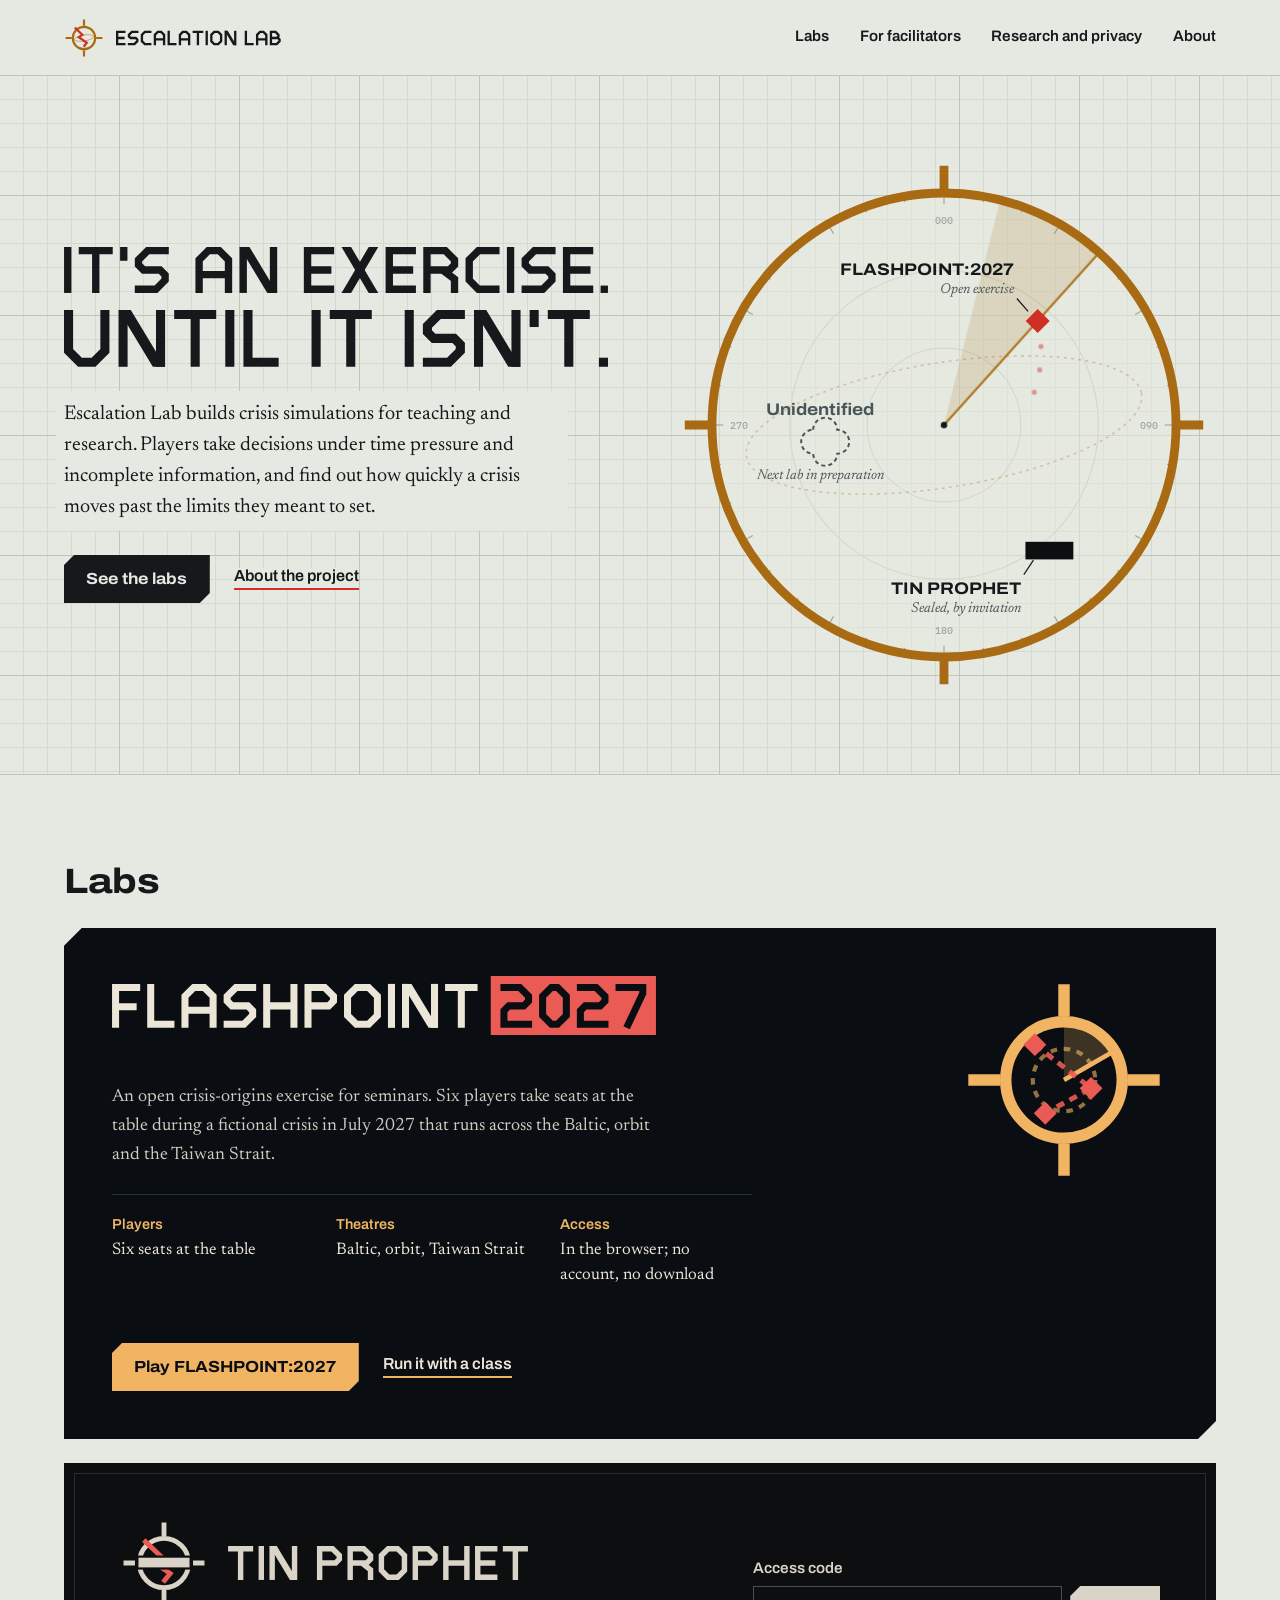
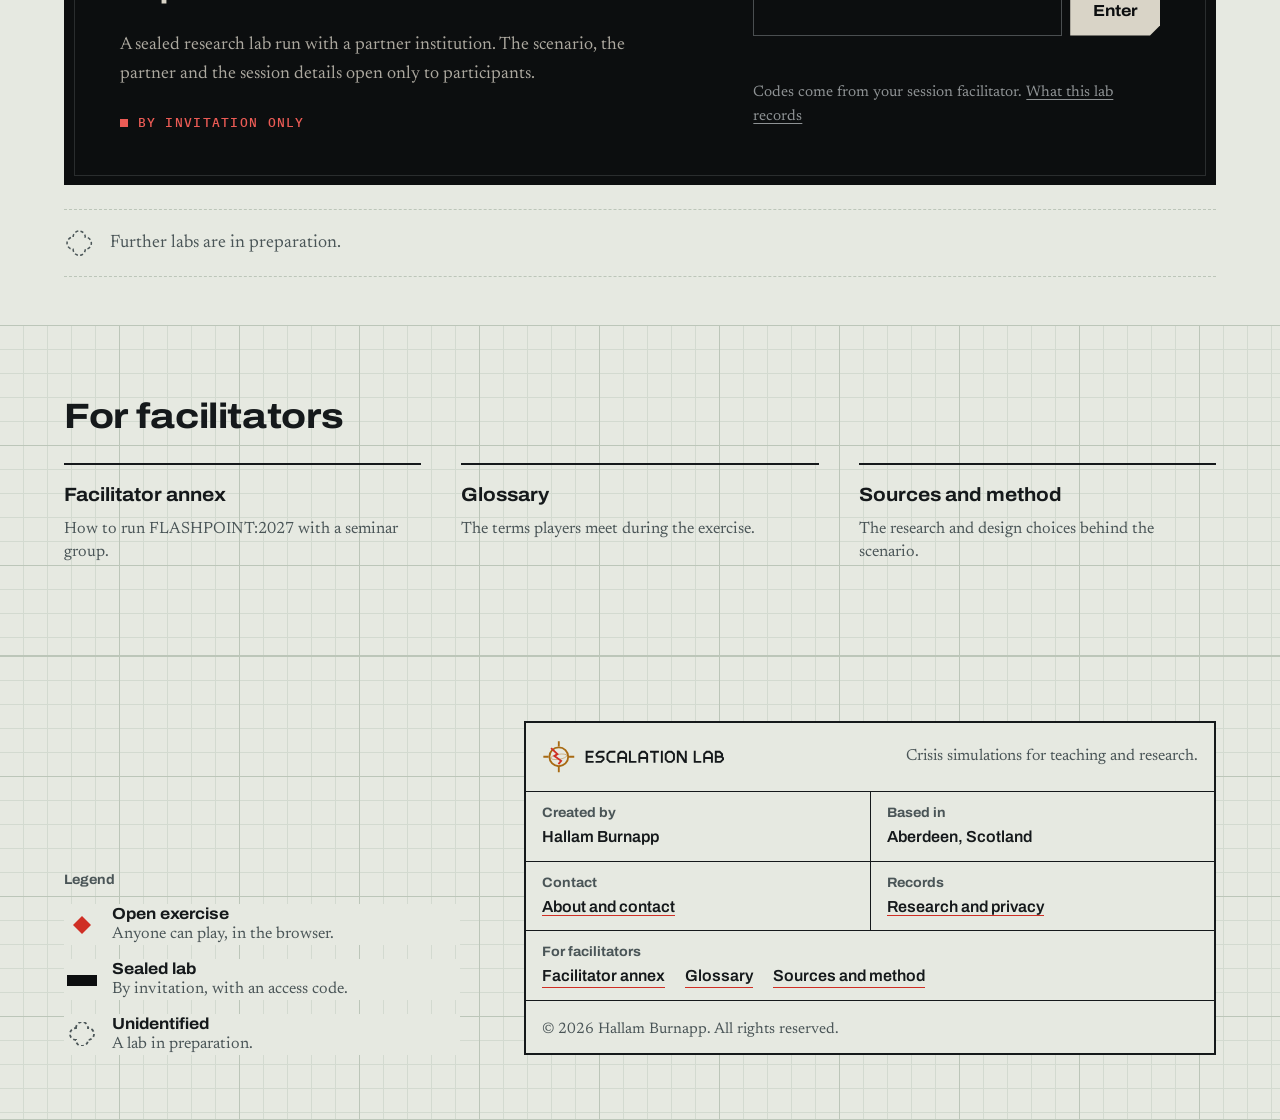
==== commit ae28d5fa: "Lab links without codes; legible red on the sealed panel - lab/: rebuilt TIN PROPHET client (QR code" ====
--- a/index.html
+++ b/index.html
@@ -127,8 +127,8 @@
 .seal-mark { width: clamp(4rem, 8vw, 5.5rem); height: auto; flex: none; }
 .seal-name { display: block; width: min(100%, 26rem); height: auto; color: var(--bone); }
 .sealed p { max-width: 32rem; margin: 1.5rem 0 0; color: color-mix(in srgb, var(--bone) 78%, var(--sealed)); }
-.sealed .status-line { font: 500 .8rem/1 var(--data); letter-spacing: .1em; color: var(--red); margin-top: 1.75rem; display: flex; align-items: center; gap: .6rem; }
-.sealed .status-line::before { content: ""; width: .5rem; height: .5rem; background: var(--red); }
+.sealed .status-line { font: 500 .8rem/1 var(--data); letter-spacing: .1em; color: var(--screen-red); margin-top: 1.75rem; display: flex; align-items: center; gap: .6rem; }
+.sealed .status-line::before { content: ""; width: .5rem; height: .5rem; background: var(--screen-red); }
 .access { position: relative; }
 .access label { display: block; font: 600 .95rem/1 var(--display); margin-bottom: .6rem; color: var(--bone); }
 .access .row { display: flex; gap: .5rem; }
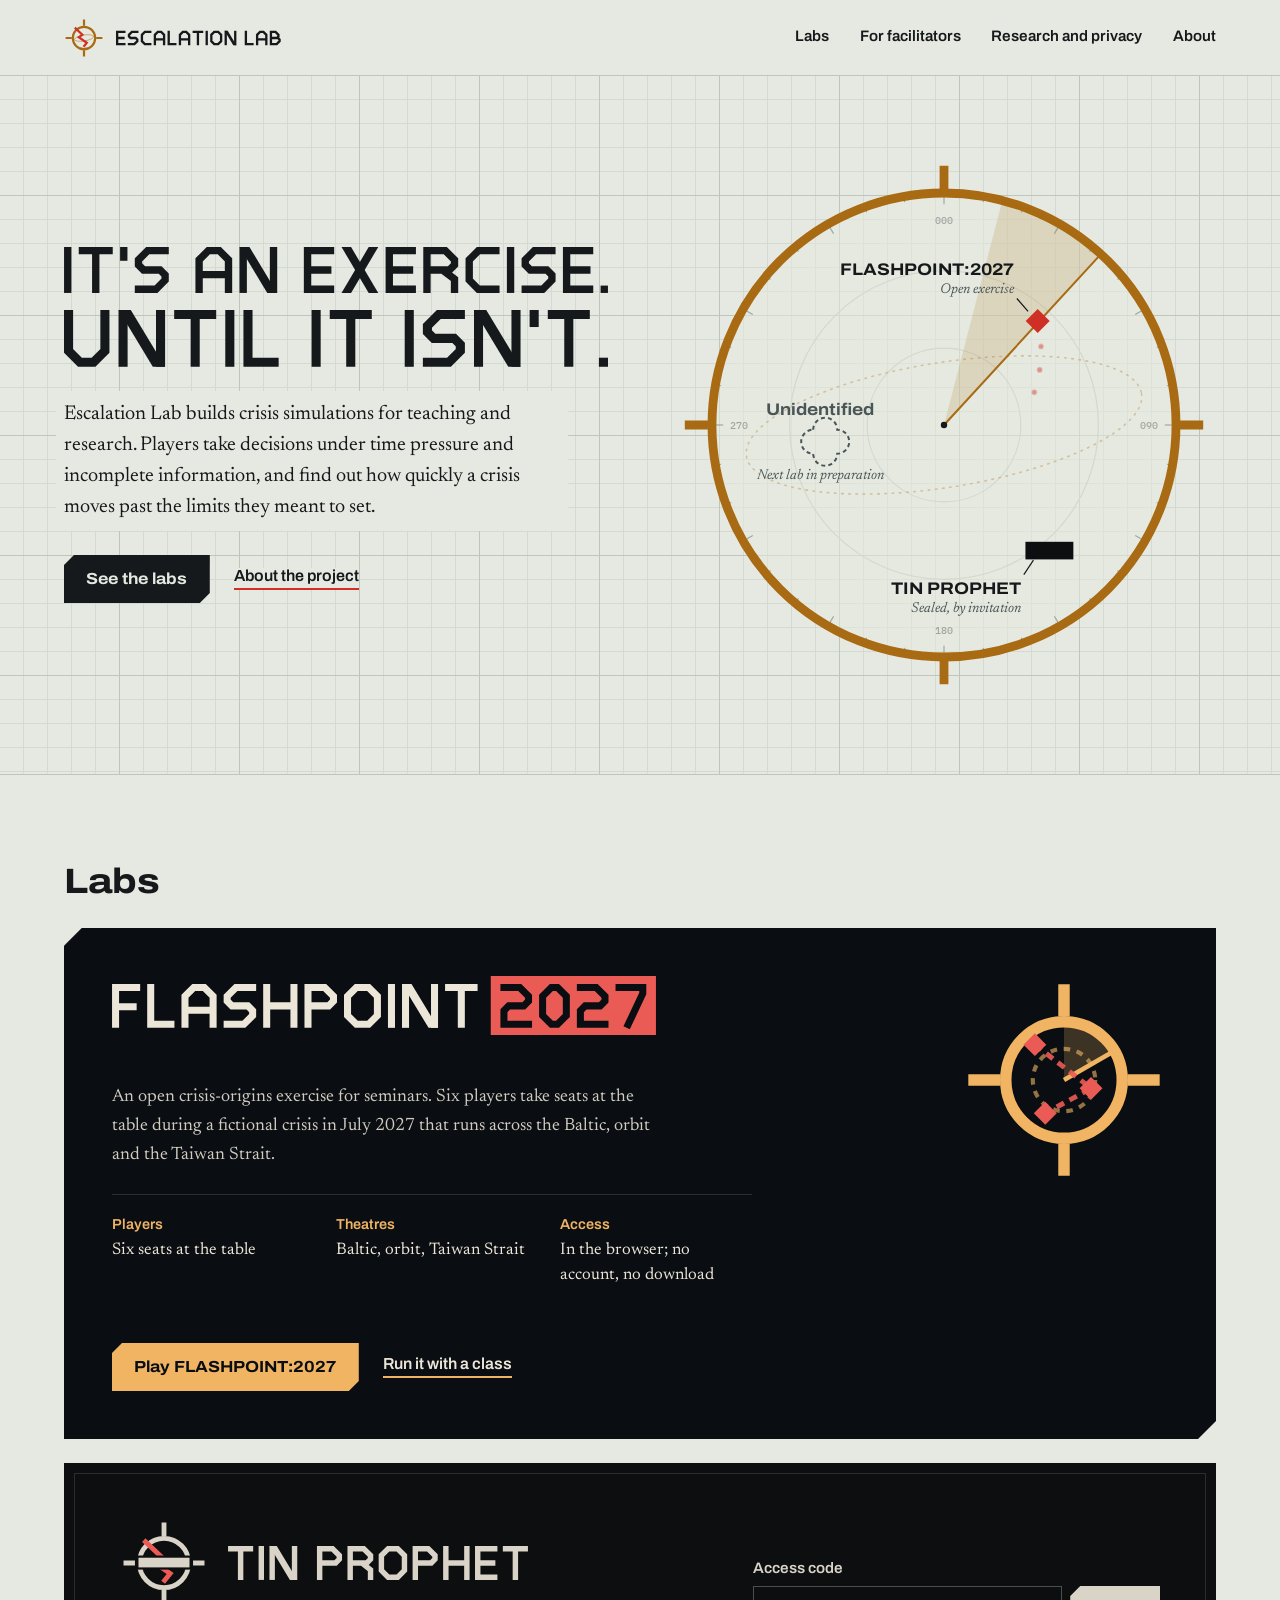
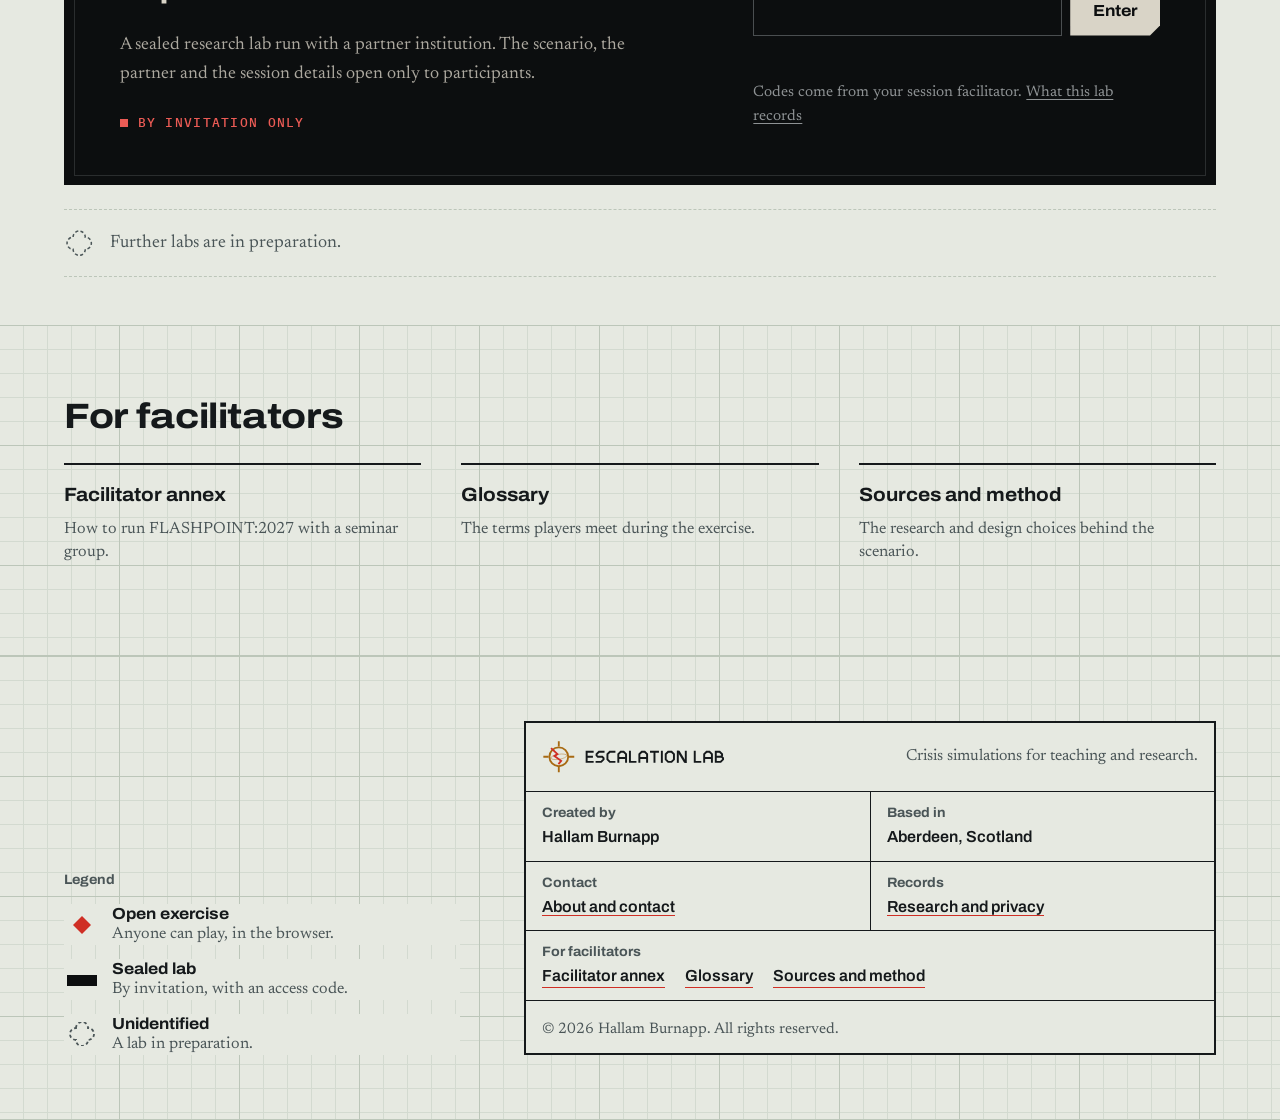
==== commit 94898785: "Scope keeps sweeping; a readable licence page; FLASHPOINT home link - scope.js: after the kit's open" ====
--- a/index.html
+++ b/index.html
@@ -198,6 +198,7 @@
 </script>
 <script src="/lab/config.js" defer></script>
 <script src="/enter-lab.js" defer></script>
+<script src="/scope.js" defer></script>
 </head>
 <body>
 <header class="site-head">
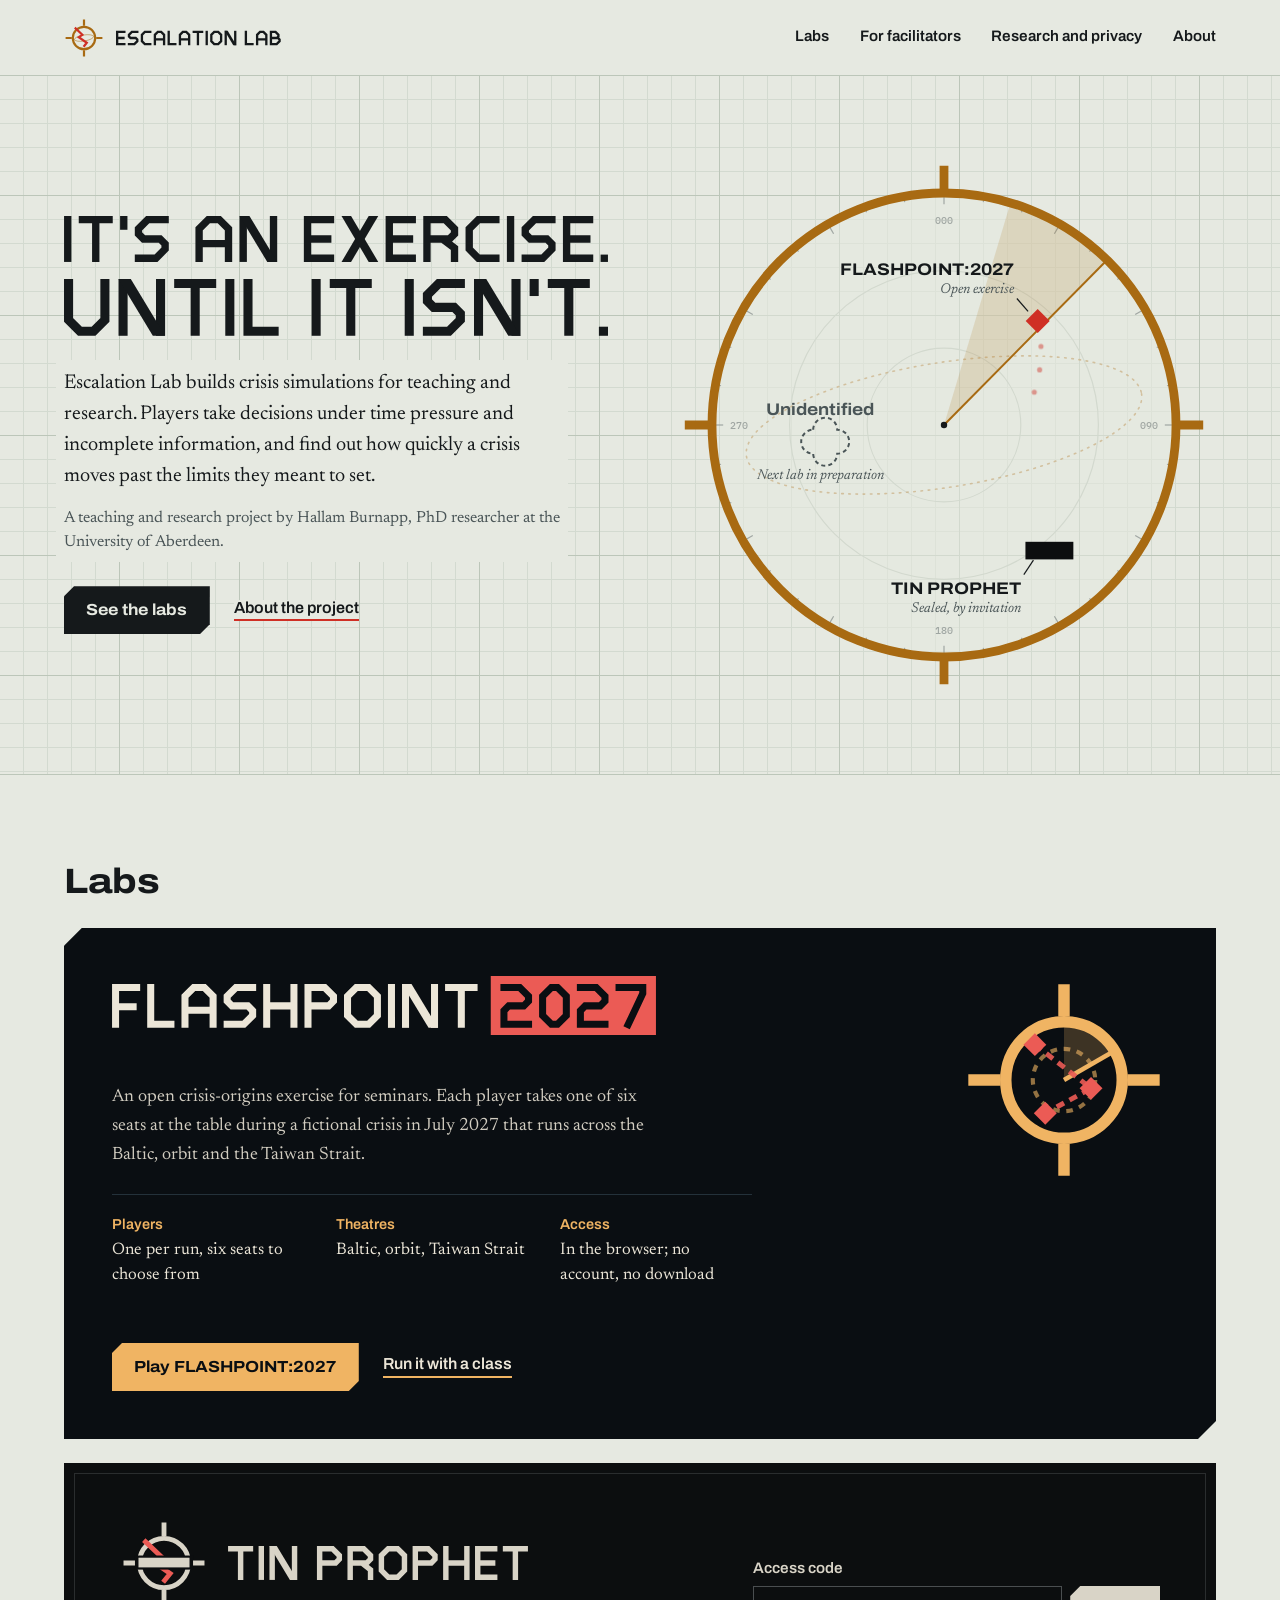
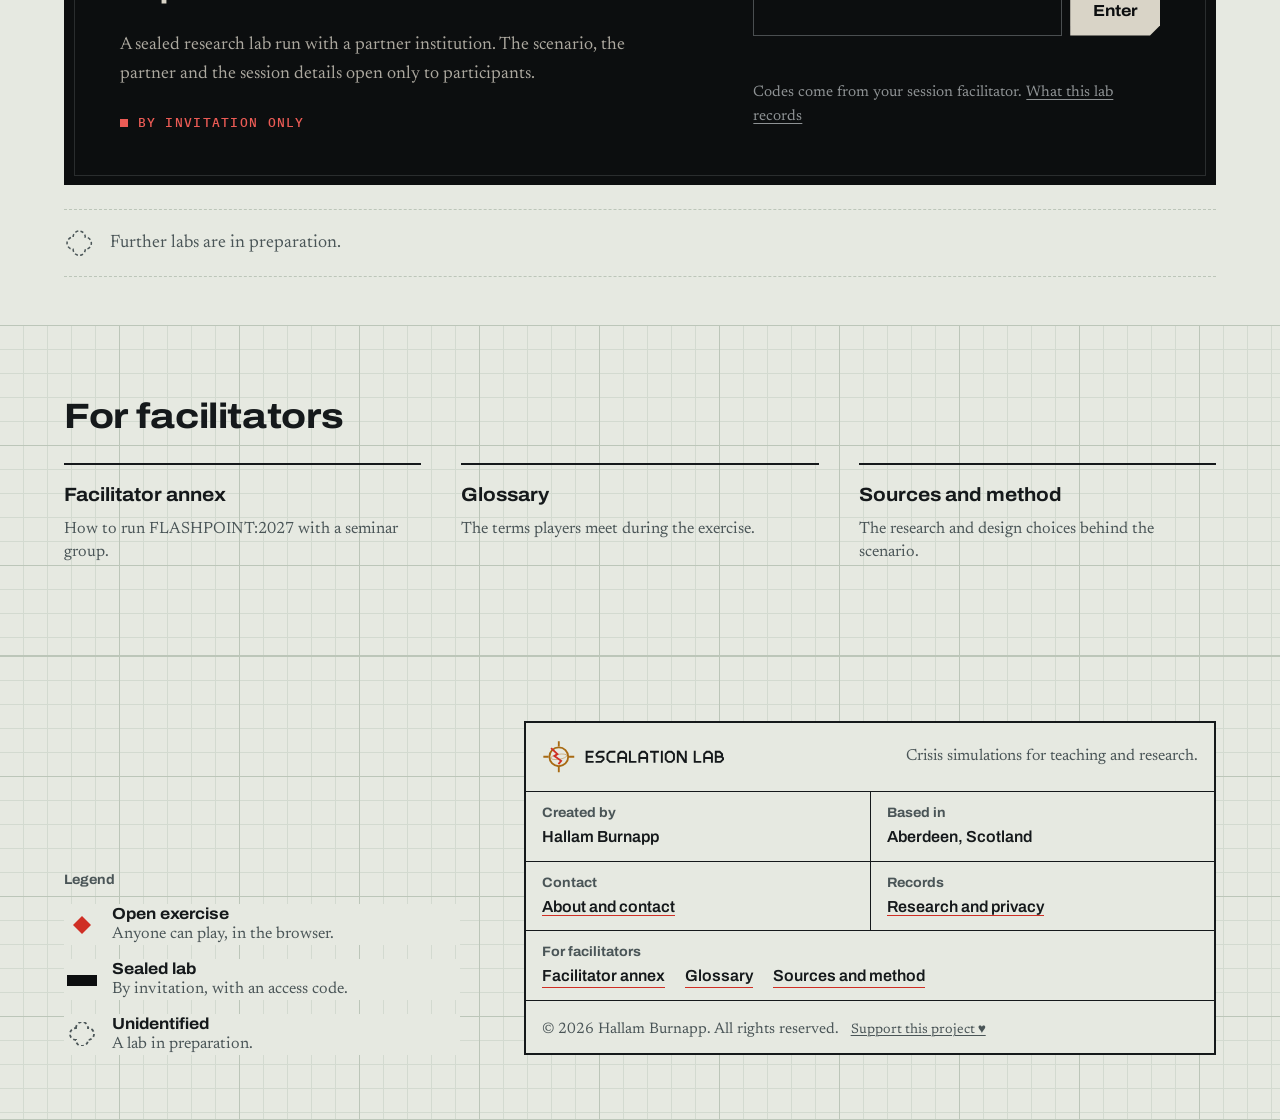
==== commit 4b5c4bfd: "First-visit fixes: who is behind it, one seat per player, phone menu, support link - Front page: a b" ====
--- a/index.html
+++ b/index.html
@@ -47,6 +47,10 @@
 .site-nav ul { list-style: none; margin: 0; padding: 0; display: flex; gap: clamp(1rem, 2.4vw, 2rem); flex-wrap: wrap; }
 .site-nav a { font: 600 .95rem/1 var(--display); text-decoration: none; }
 .site-nav a:hover { color: var(--red); }
+/* Phones: the four nav items on one line where they fit, otherwise a tidy two-by-two grid
+   (never "About" on its own line). */
+@media (max-width: 30rem) { .site-nav ul { gap: .85rem; } .site-nav a { font-size: .86rem; } }
+@media (max-width: 22.99rem) { .site-nav ul { display: grid; grid-template-columns: auto auto; justify-content: start; gap: .7rem 1.6rem; } }
 
 /* the plotting sheet */
 .table {
@@ -65,6 +69,7 @@
 .h1-line { display: block; width: 100%; height: auto; color: var(--ink); }
 .h1-line + .h1-line { margin-top: 3.2%; }
 .lede { max-width: 31rem; margin: 2rem 0 0; font-size: 1.25rem; line-height: 1.55; background: var(--sheet); box-shadow: 0 0 0 .5rem var(--sheet); }
+.byline { max-width: 31rem; margin: .9rem 0 0; font-size: 1rem; line-height: 1.5; color: var(--ink-2); background: var(--sheet); box-shadow: 0 0 0 .5rem var(--sheet); }
 .actions { display: flex; flex-wrap: wrap; gap: .75rem 1.5rem; align-items: center; margin-top: 2rem; }
 .btn { display: inline-flex; align-items: center; min-height: 3rem; padding: 0 1.4rem; background: var(--ink); color: var(--sheet); font: 700 1rem/1 var(--display); font-stretch: 110%; text-decoration: none; border: 0; cursor: pointer;
   clip-path: polygon(10px 0, 100% 0, 100% calc(100% - 10px), calc(100% - 10px) 100%, 0 100%, 0 10px); }
@@ -271,6 +276,7 @@
 <path transform="translate(852.00,0)" d="M0,8.0 H74 M37.0,8.0 V100" fill="none" stroke="currentColor" stroke-width="16" stroke-linejoin="miter" stroke-miterlimit="4"/>
 <path transform="translate(942.00,0)" d="M0,84 H16 V100 H0 Z" fill="currentColor"/></g></svg></h1>
         <p class="lede">Escalation Lab builds crisis simulations for teaching and research. Players take decisions under time pressure and incomplete information, and find out how quickly a crisis moves past the limits they meant to set.</p>
+        <p class="byline">A teaching and research project by Hallam Burnapp, PhD researcher at the University of Aberdeen.</p>
         <div class="actions">
           <a class="btn" href="#labs">See the labs</a>
           <a class="link-quiet" href="/about.html">About the project</a>
@@ -362,9 +368,9 @@
 <path d="M36,27.5 L41.5,33 L36,38.5 L30.5,33 Z" fill="#EB5B55"/>
 <path d="M63,48.5 L68.5,54 L63,59.5 L57.5,54 Z" fill="#EB5B55"/>
 <path d="M41,60.5 L46.5,66 L41,71.5 L35.5,66 Z" fill="#EB5B55"/></svg>
-        <p>An open crisis-origins exercise for seminars. Six players take seats at the table during a fictional crisis in July 2027 that runs across the Baltic, orbit and the Taiwan Strait.</p>
+        <p>An open crisis-origins exercise for seminars. Each player takes one of six seats at the table during a fictional crisis in July 2027 that runs across the Baltic, orbit and the Taiwan Strait.</p>
         <dl class="facts">
-          <div><dt>Players</dt><dd>Six seats at the table</dd></div>
+          <div><dt>Players</dt><dd>One per run, six seats to choose from</dd></div>
           <div><dt>Theatres</dt><dd>Baltic, orbit, Taiwan Strait</dd></div>
           <div><dt>Access</dt><dd>In the browser; no account, no download</dd></div>
         </dl>
@@ -465,7 +471,7 @@
       <div class="tb-cell"><p class="tb-label">Contact</p><p class="tb-value"><a href="/about.html">About and contact</a></p></div>
       <div class="tb-cell tb-r"><p class="tb-label">Records</p><p class="tb-value"><a href="/research.html">Research and privacy</a></p></div>
       <div class="tb-wide"><p class="tb-label">For facilitators</p><p class="tb-value tb-links"><a href="/flashpoint/instructor.html">Facilitator annex</a><a href="/flashpoint/glossary.html">Glossary</a><a href="/flashpoint/sources.html">Sources and method</a></p></div>
-      <div class="tb-wide"><p class="tb-rights">© 2026 Hallam Burnapp. All rights reserved.</p></div>
+      <div class="tb-wide"><p class="tb-rights">© 2026 Hallam Burnapp. All rights reserved. <a class="tb-support" href="https://ko-fi.com/hallamburnapp" rel="noopener">Support this project ♥</a></p></div>
     </div>
   </div>
 </footer>
--- a/site.css
+++ b/site.css
@@ -81,6 +81,9 @@
 .tb-value a:hover { color: var(--red); }
 .tb-links { display: flex; flex-wrap: wrap; gap: .4rem 1.25rem; }
 .tb-rights { font: 400 .95rem/1.4 var(--text); color: var(--ink-2); margin: .3rem 0 0; }
+/* Small and secondary by design: the owner wants it present, not prominent. */
+.tb-support { margin-left: .5rem; font-size: .85rem; color: var(--ink-2); text-decoration-thickness: 1px; text-underline-offset: .18em; white-space: nowrap; }
+.tb-support:hover { color: var(--ink); }
 @media (max-width: 56rem) { .foot-grid { grid-template-columns: 1fr; } }
 @media (max-width: 30rem) { .titleblock { grid-template-columns: 1fr; } .titleblock .tb-r { border-left: 0; } }
 
@@ -104,3 +107,7 @@
    series wordmark's 34rem width as their minimum and pushed the page wider than the screen
    (584px at 375px). Letting the items shrink keeps every width the same and changes no SVG or colour. */
 .screen > * { min-width: 0; }
+/* Phones: the four nav items on one line where they fit, otherwise a tidy two-by-two grid
+   (never "About" on its own line). */
+@media (max-width: 30rem) { .site-nav ul { gap: .85rem; } .site-nav a { font-size: .86rem; } }
+@media (max-width: 22.99rem) { .site-nav ul { display: grid; grid-template-columns: auto auto; justify-content: start; gap: .7rem 1.6rem; } }
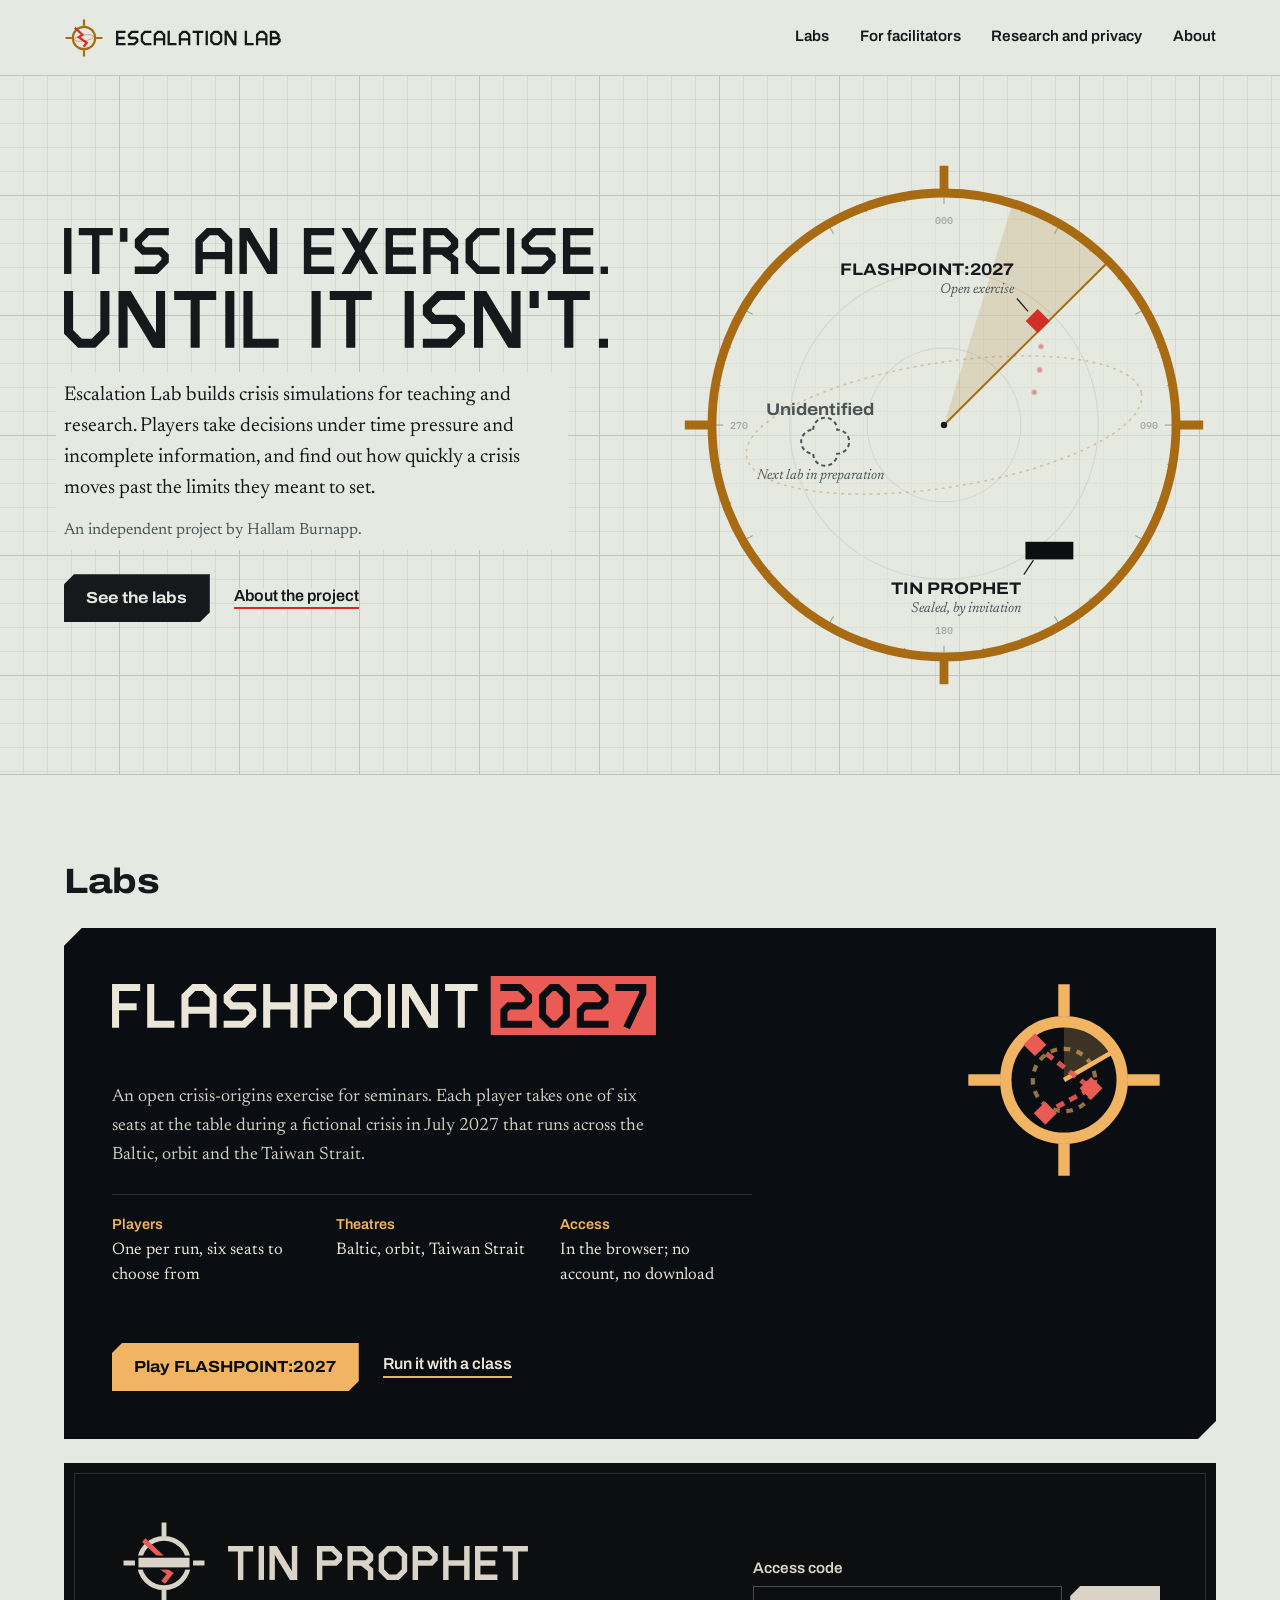
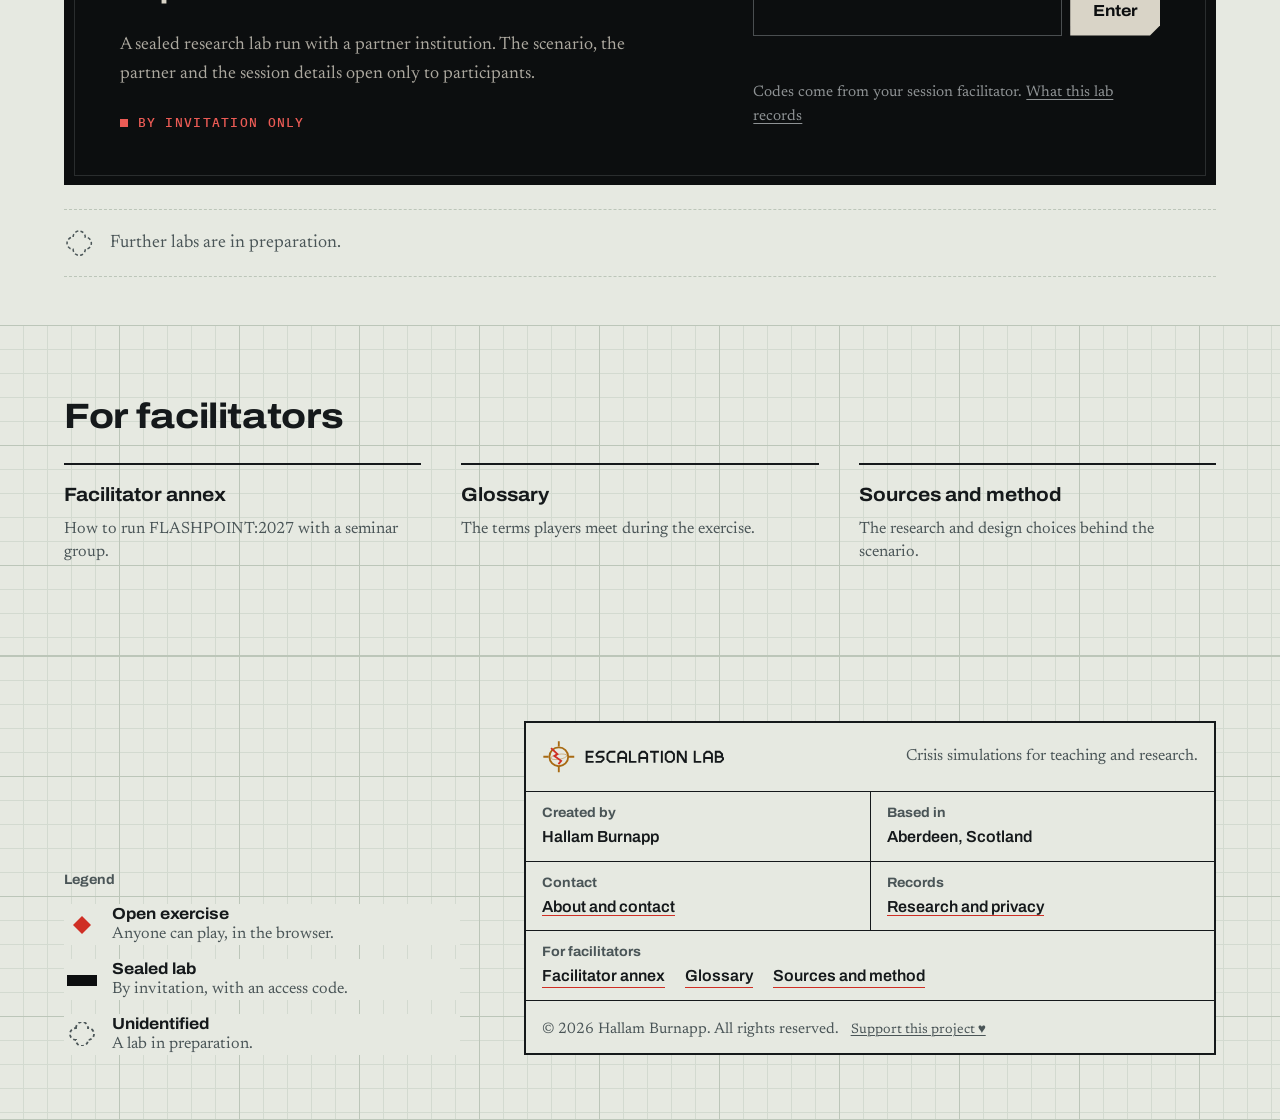
==== commit dcc1855c: "Byline "An independent project by Hallam Burnapp"; game and lab updates - Front page byline: "An ind" ====
--- a/index.html
+++ b/index.html
@@ -276,7 +276,7 @@
 <path transform="translate(852.00,0)" d="M0,8.0 H74 M37.0,8.0 V100" fill="none" stroke="currentColor" stroke-width="16" stroke-linejoin="miter" stroke-miterlimit="4"/>
 <path transform="translate(942.00,0)" d="M0,84 H16 V100 H0 Z" fill="currentColor"/></g></svg></h1>
         <p class="lede">Escalation Lab builds crisis simulations for teaching and research. Players take decisions under time pressure and incomplete information, and find out how quickly a crisis moves past the limits they meant to set.</p>
-        <p class="byline">A teaching and research project by Hallam Burnapp, PhD researcher at the University of Aberdeen.</p>
+        <p class="byline">An independent project by Hallam Burnapp.</p>
         <div class="actions">
           <a class="btn" href="#labs">See the labs</a>
           <a class="link-quiet" href="/about.html">About the project</a>
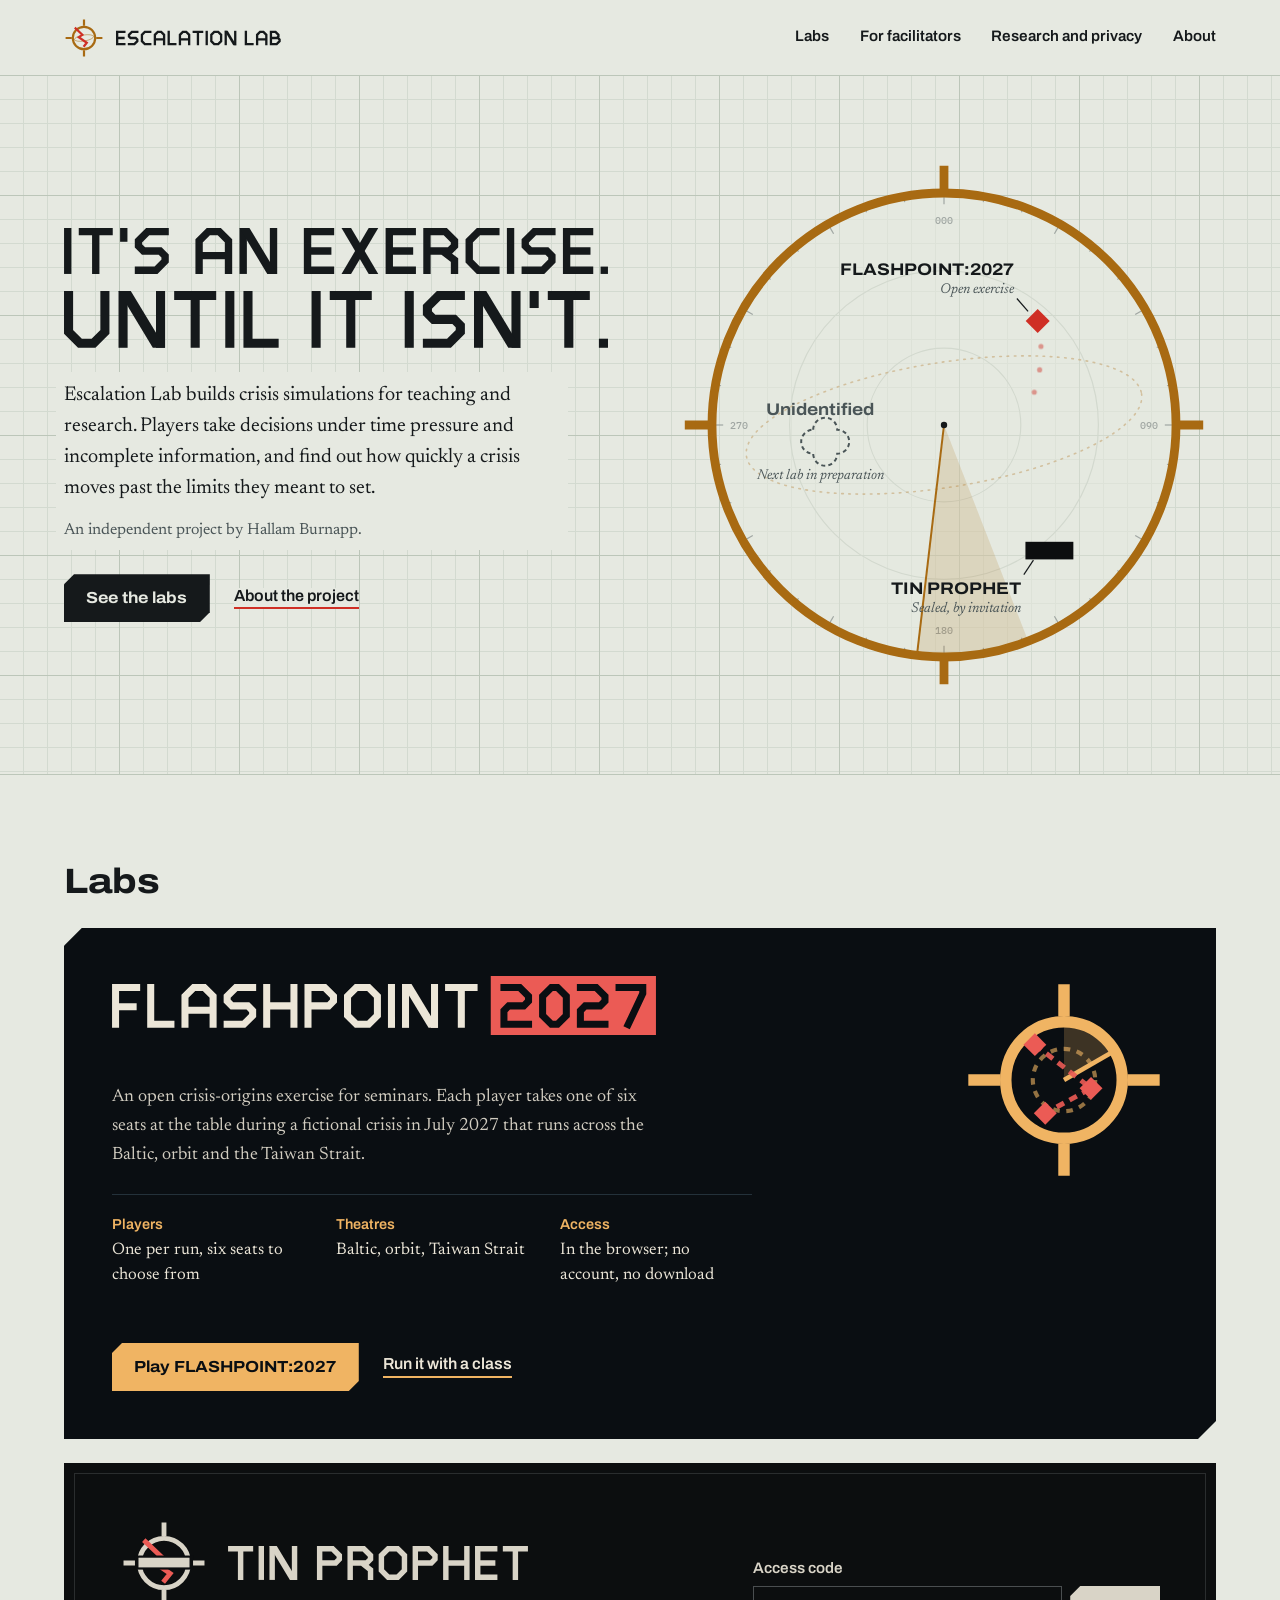
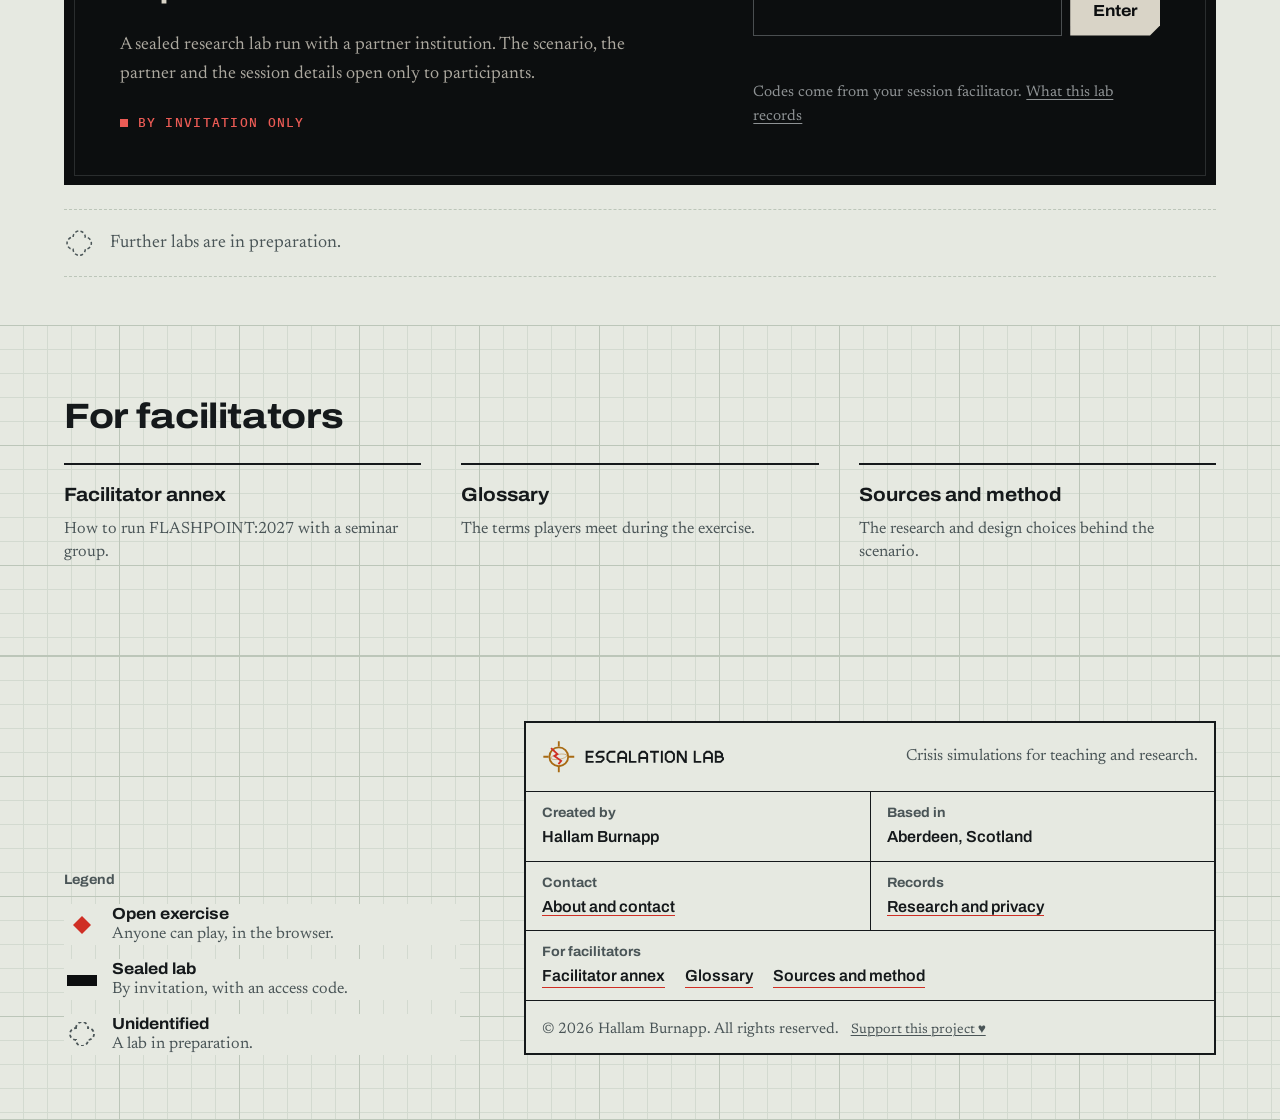
==== commit 628527f1: "Scope: rotate the sweep about the centre in every browser In Safari the sweep turned about a point o" ====
--- a/index.html
+++ b/index.html
@@ -203,7 +203,7 @@
 </script>
 <script src="/lab/config.js" defer></script>
 <script src="/enter-lab.js" defer></script>
-<script src="/scope.js" defer></script>
+<script src="/scope.js?v=2" defer></script>
 </head>
 <body>
 <header class="site-head">
